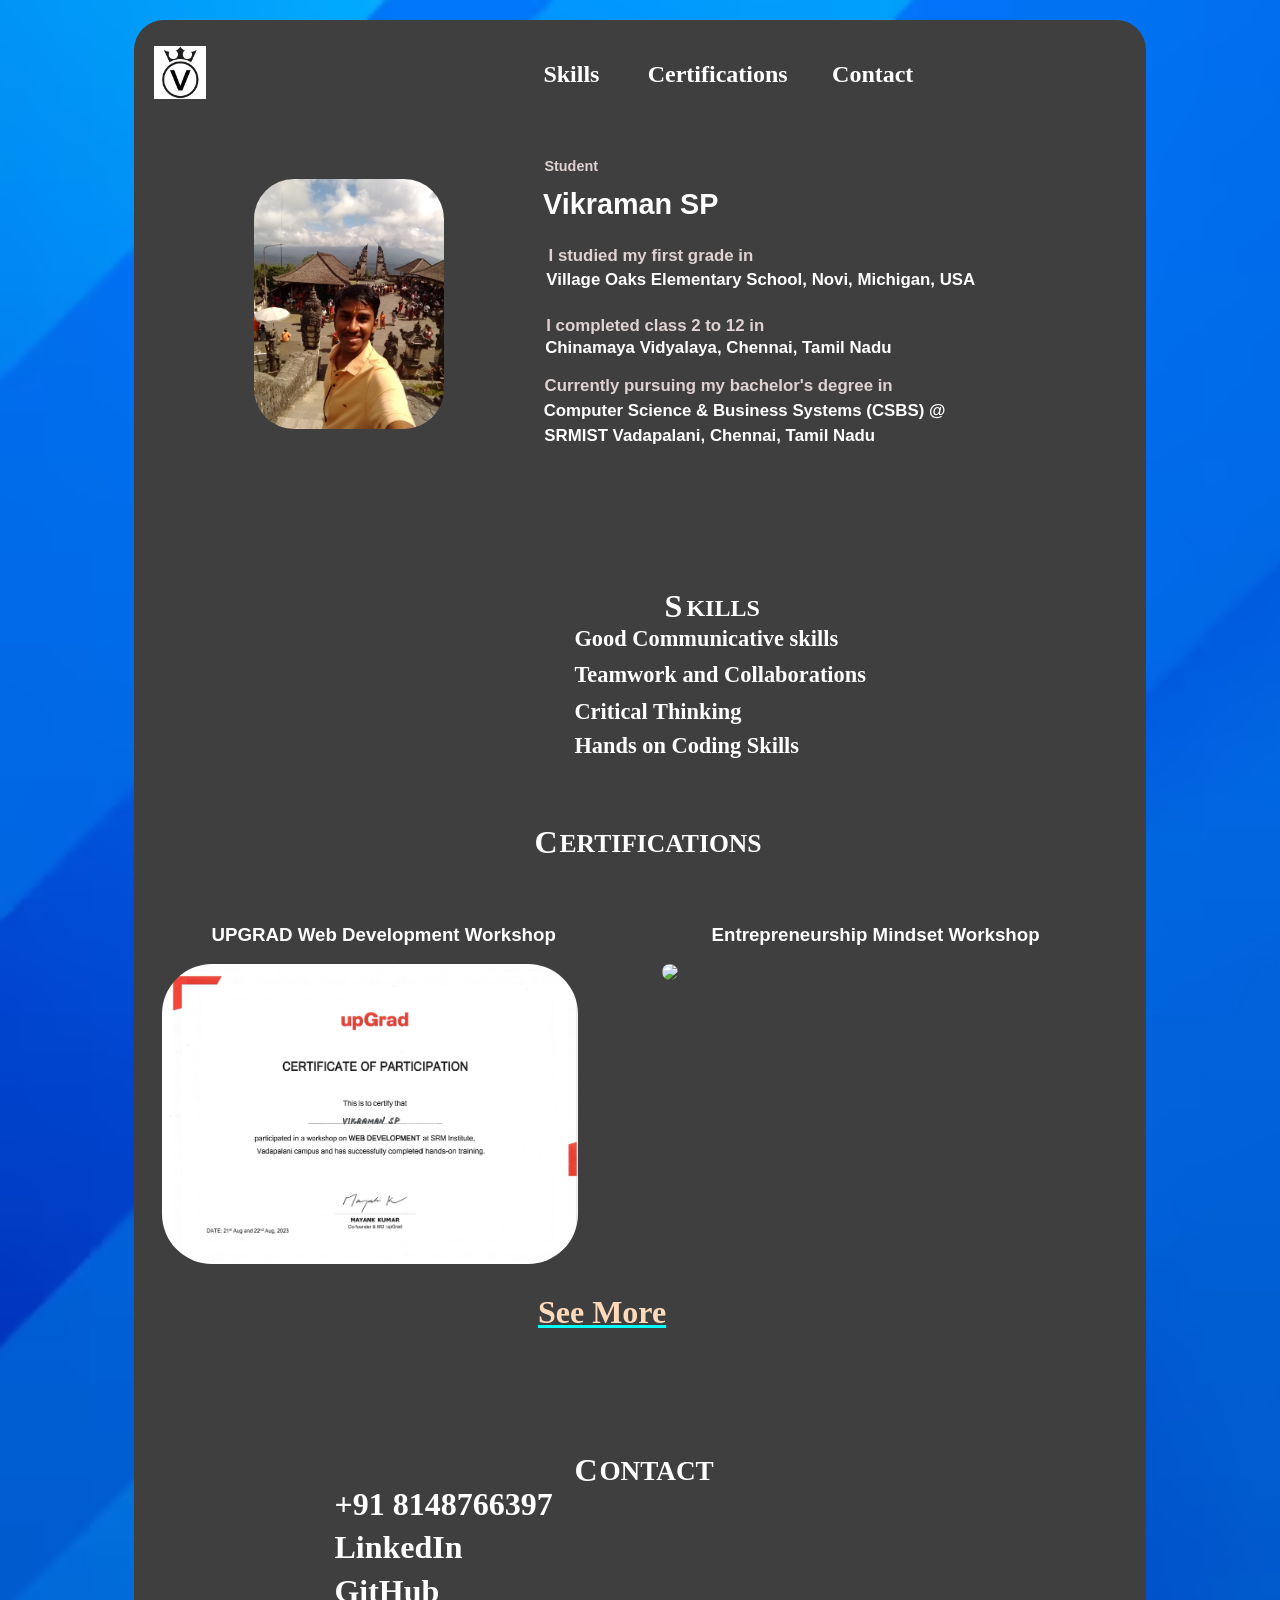
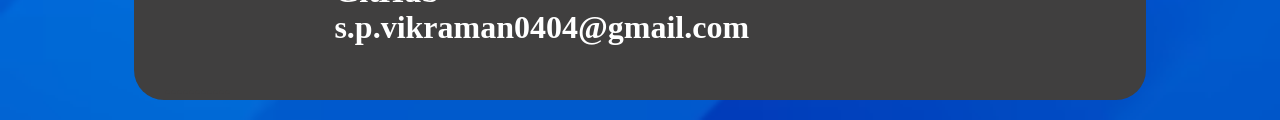
==== index.html @ 2e00b47b "Add files via upload" ====
<!DOCTYPE html>
<html lang="en">
<head>
    <meta charset="UTF-8">
    <meta name="viewport" content="width=device-width, initial-scale=1.0">
    <title>Portfolio</title>
    <script src="https://kit.fontawesome.com/a1910bac18.js" crossorigin="anonymous"></script>

    <style>
        body {
            background-image: url(Images/Background.PNG);
            background-repeat: no-repeat;
            background-size: cover;
        }
        .main {
            width: 80%;
            margin: 20px auto;
            background-color: rgb(64, 63, 63);
            
            border-radius: 30px;
        }
        .header {
            display: flex;
            align-items: center;
        }
        .logo {
            width: 40%;
            padding: 20px;
        }
        .logo img {
            width: 20%;
        }
        .menu {
            width: 110%;
        }
        .menu ul {
            padding: 0;
            list-style: none;
            display: flex;
        }
        .menu ul li {
            width: 25%;
            color: white;
            padding: 5px 10px;
        }

        .menu ul li a{
            text-decoration: none;
            color:white;
        }
        #aboutimg img{
            height: 250px;
            width: 190px;
            margin-left: 70px;
            border-radius: 40px;
            transform: translateY(40px);
        }

        #about{
            padding:10px 50px;
            display: flex;
            font-family:sans-serif;
            font-size: 0.9em;
            
        }

        #aboutcont1{
            color:rgb(222, 210, 210);
            margin-left: 100px;
            margin-top: 50px;
            transform: translateY(-50px);

        }
        #aboutcont2{
            color:white;
            margin-left:-55px;
            margin-top:80px;
            transform: translateY(-50px);
        }

        #aboutcont3{
            color:rgb(222, 210, 210);
            margin-left: -180px;
            margin-top:140px;
            transform: translate(10px,-50px);
        }

        #aboutcont4{
            color:white;
            margin-left: -210px;
            margin-top:170px;
            transform: translate(13px,-56px);
        }

        #aboutcont5{
            color:rgb(222, 210, 210);
            margin-left: -210px;
            margin-top:170px;
            transform: translate(-206px,-10px);
        }

        #aboutcont6{
            color:white;
            margin-left: -425px;
            margin-top:170px;
            transform: translateY(12px);
            
        }

        #aboutcont7{
            color:rgb(222, 210, 210);
            margin-left: -347px;
            margin-top:205px;
            transform: translateY(15px);
            
        }

        #aboutcont8{
            color:white;
            margin-left: -349px;
            margin-top:230px;
            transform: translateY(15px);
            
        }

        #aboutcont9{
            color:white;
            margin-left: -401px;
            margin-top:255px;
            transform: translateY(15px);
            
        }

        #skills{
            margin-left: 160px;
            margin-top: 90px;
            color:white
        }

        #coms{
            margin-left:280px;
            margin-top:-30px;
            font-size: 1.4em;
        }

        html{
            scroll-behavior: smooth;
        }

        .menu ul li a:hover{
            text-decoration: underline;
            text-decoration-color: aquamarine ;
            font-size: 1.01em;
            color:beige;
            text-shadow:0.5px 0.5px 0.5px beige;
        }
        
    </style>
</head>
<body>

    <div class="main">
        <div class="header">
            <div class="logo">
                <img src="Images/V_Logo.PNG">
            </div>
            <div class="menu">
                <ul style="float: left;min-width: 250px;transform: translateX(100px);">
                    <li><a href="#skills" ><h2>Skills</h2></a></li>
                    <li><a href="#cert"  ><h2>Certifications</h2></a></li>
                    <li style="transform: translateX(80px);"><a href="#contact"><h2>Contact</h2></a></li>
                </ul>
                     
            </div>   
        </div>
        <div id="about">
            <div id="aboutimg">
                <img src="Images/pfp.jpg">
            </div>
            <div id="aboutcont1" style="float: left;">
                <h4 style="font-size: 1em;">Student</h4>
            </div>
            <div id="aboutcont2">
                <h1>Vikraman SP</h1>
            </div>
            <div id="aboutcont3">
                <h3>I studied my first grade in </h3>
            </div>
            <div id="aboutcont4">
                <h3>Village Oaks Elementary School, Novi, Michigan, USA</h3>
            </div>
            <div id="aboutcont5">
                <h3 > I completed class 2 to 12 in </h3>
            </div>
            <div id="aboutcont6">
                <h3 > Chinamaya Vidyalaya, Chennai, Tamil Nadu   </h3>
            </div>
            
            <div id="aboutcont7">
                <h3 >Currently pursuing my bachelor's degree in </h3>
            </div>

            <div id="aboutcont8">
                <h3 >Computer Science & Business Systems (CSBS) @</h3>
            </div>

            <div id="aboutcont9">
                <h3 >SRMIST Vadapalani, Chennai, Tamil Nadu </h3>
            </div>

        </div>

        <div id="skills" style="transform: translateY(70px);">
            <h1 style="font-family: Georgia;margin-left: 370px;margin-top: -30px;">S<h1 style="margin-top: -51px;margin-left: 392px;font-size: 1.5em;">KILLS</h1></h1>
            <i class="fa-solid fa-bullhorn fa-3x" style="margin-left:170px;transform: translateY(5px);color:#f9aa7f"></i> 
            <h3 id="coms">Good Communicative skills</h3>
            <i class="fa-solid fa-hand-holding-hand fa-3x" style="transform: translateY(10px);margin-left: 170px;color: #6ab3f8;" ></i>    
            <h3 id="coms">Teamwork and Collaborations</h3>
            <i class="fa-sharp fa-solid fa-lightbulb fa-3x" style="transform: translate(10px,10px);margin-left:170px;color: #fcfc69;" ></i>
            <h3 id="coms" style="margin-top:-25px;transform: translateY(-5px);">Critical Thinking</h3>
            <i class="fa-solid fa-desktop fa-3x"  style="margin-left: 170px;color:#a0f783"></i>
            <h3 id="coms" style="margin-top:-25px;transform: translateY(-12px);">Hands on Coding Skills</h3>

        </div>

        <div id="cert" style="display:flex;">
            <h1 style="color: white;margin-left: 400px;margin-top: 100px;font-family:Georgia">C<h1 style="font-size: 1.6em;color: white;margin-top: 105px;margin-left: 2px;">ERTIFICATIONS</h1></h1>
            <div id="upgradwd">
                <h3 style="color: white;margin-top: 200px;margin-left: -550px;font-family: sans-serif;">UPGRAD Web Development Workshop</h3>
                <img src="Images/upgradwd.PNG" style="border-radius: 50px;height: 300px;margin-top: 0px;margin-left: -600px;">
            </div>
            <div id="etreprenws">
                <h3 style="color: white;margin-top: 200px;margin-left: -50px;font-family: sans-serif;">Entrepreneurship Mindset Workshop</h3>
                <img src="Images/entrepreneurial mindset workshop.png" style="border-radius: 50px;height: 300px;margin-top: 0px;margin-left: -100px;">
            </div>
            
            <a href="Certificates.html" target="_blank" style="text-decoration:underline;text-decoration-color: aqua;"><h1 style="margin-top:570px;margin-left:-525px;width:175px;color:peachpuff;display: block;font-family: Times New Roman;"><center>See More</center></h1></a>
        </div>

        <div id="contact">
            <h1 style="color: white;margin-left: 440px;margin-top: 100px;font-family:Georgia">C<h1 style="color: white;font-size: 1.7em;margin-top: -54px;margin-left: 465px;">ONTACT</h1></h1>
            <i class="fa-solid fa-phone fa-3x" style="color: white;margin-left: 100px;"></i>
            <h2 style="margin-top: -38px;margin-left: 200px;font-size: 2em;color: white;">+91 8148766397</h2>
            
            <a target="_blank" href="https://www.linkedin.com/in/vikraman-poornima-073ab21bb/" style="text-decoration: none;"><i class="fa-brands fa-linkedin fa-4x" style="color: white;margin-left: 96px;"></i></a>
            <a target="_blank" href="https://www.linkedin.com/in/vikraman-poornima-073ab21bb/" style="text-decoration: none;"><h2 style="margin-top: -38px;margin-left: 200px;font-size: 2em;color: white;">LinkedIn</h2></a>
        
            <a href="https://github.com/Vikraman111" target="_blank"><i class="fa-brands fa-github fa-4x" style="color:white;margin-left:93px ;"></i></a>
            <a href="https://github.com/Vikraman111" target="_blank" style="text-decoration: none;"><h2 style="margin-top: -38px;margin-left: 200px;font-size: 2em;color: white;">GitHub</h2></a>
        
            <i class="fa-regular fa-envelope fa-4x" style="color: white;margin-left: 95px;"></i>
            <h2 style="margin-top: -45px;margin-left: 200px;font-size: 2em;color: white;">s.p.vikraman0404@gmail.com</h2>
            <h2 style="margin-left: 30px;color:  rgb(64, 63, 63);;">...........</h2>
        </div>


    </div>
    
</body>
</html>
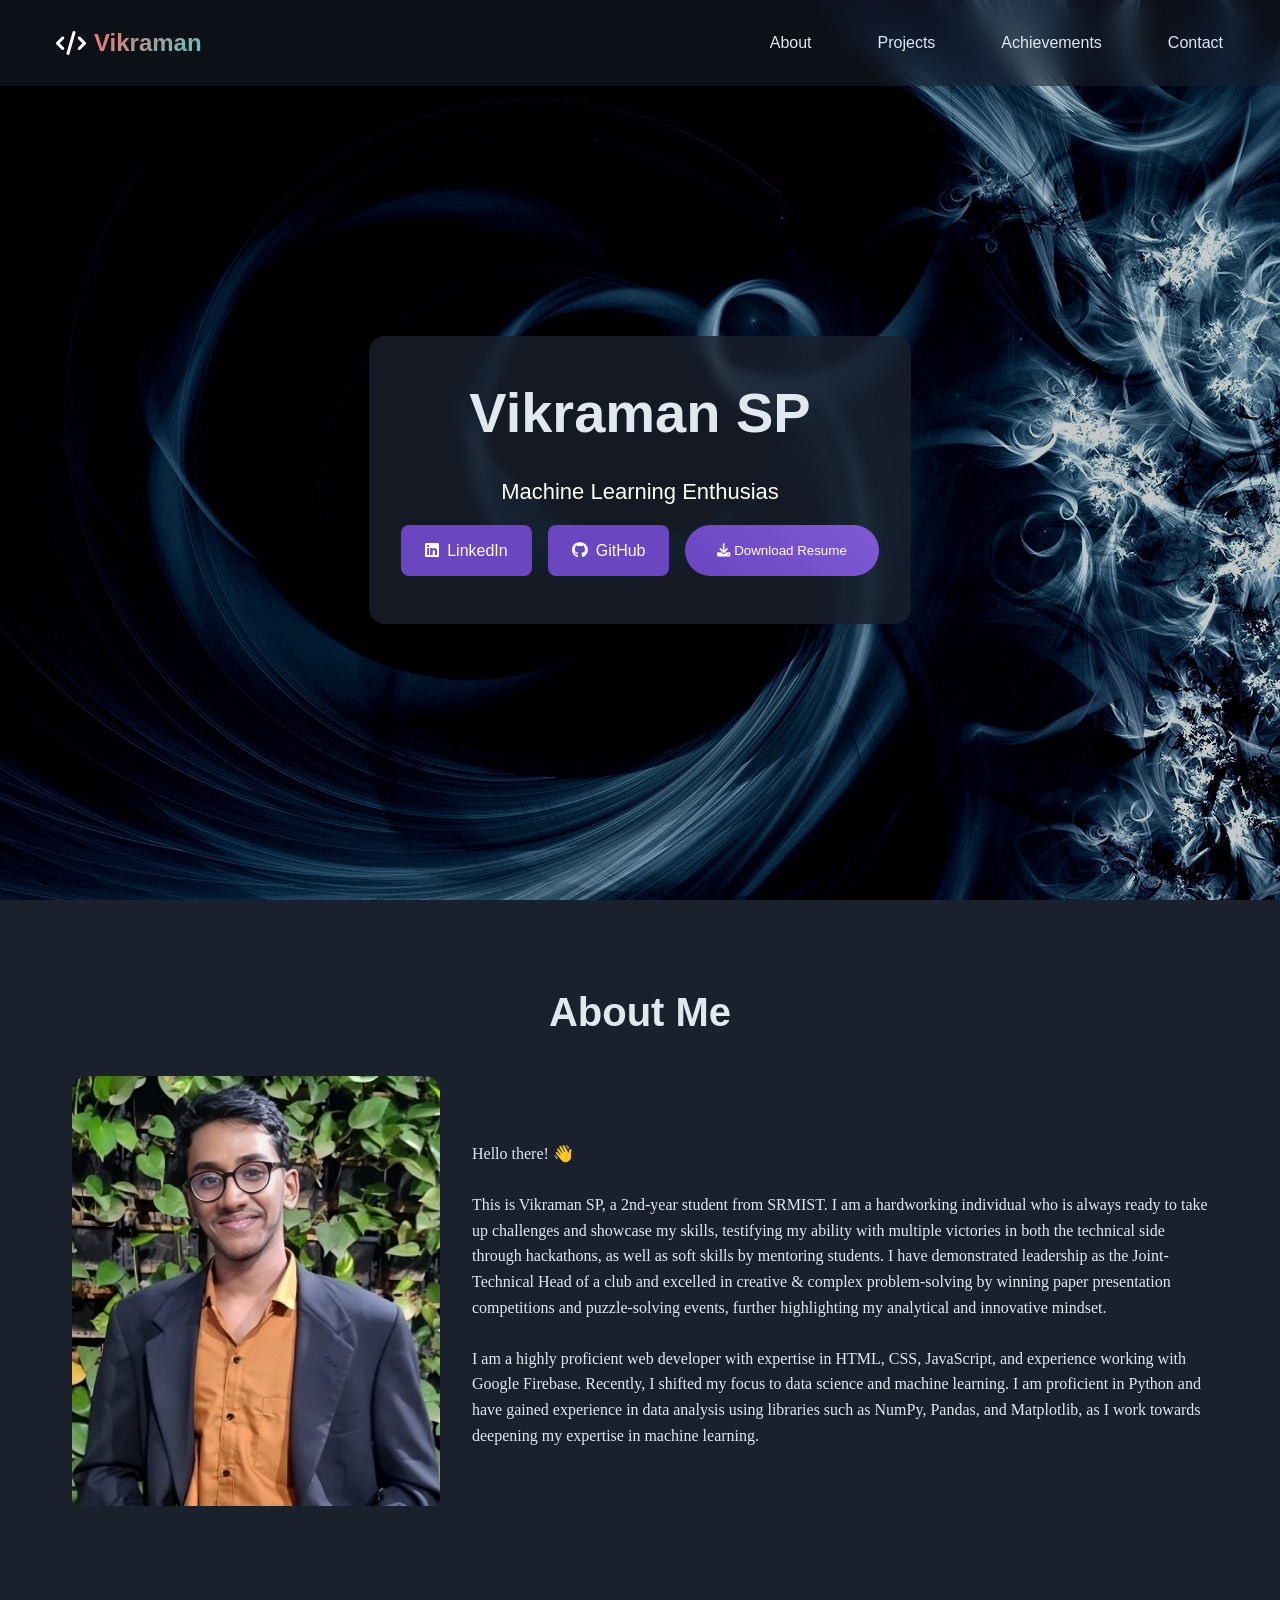
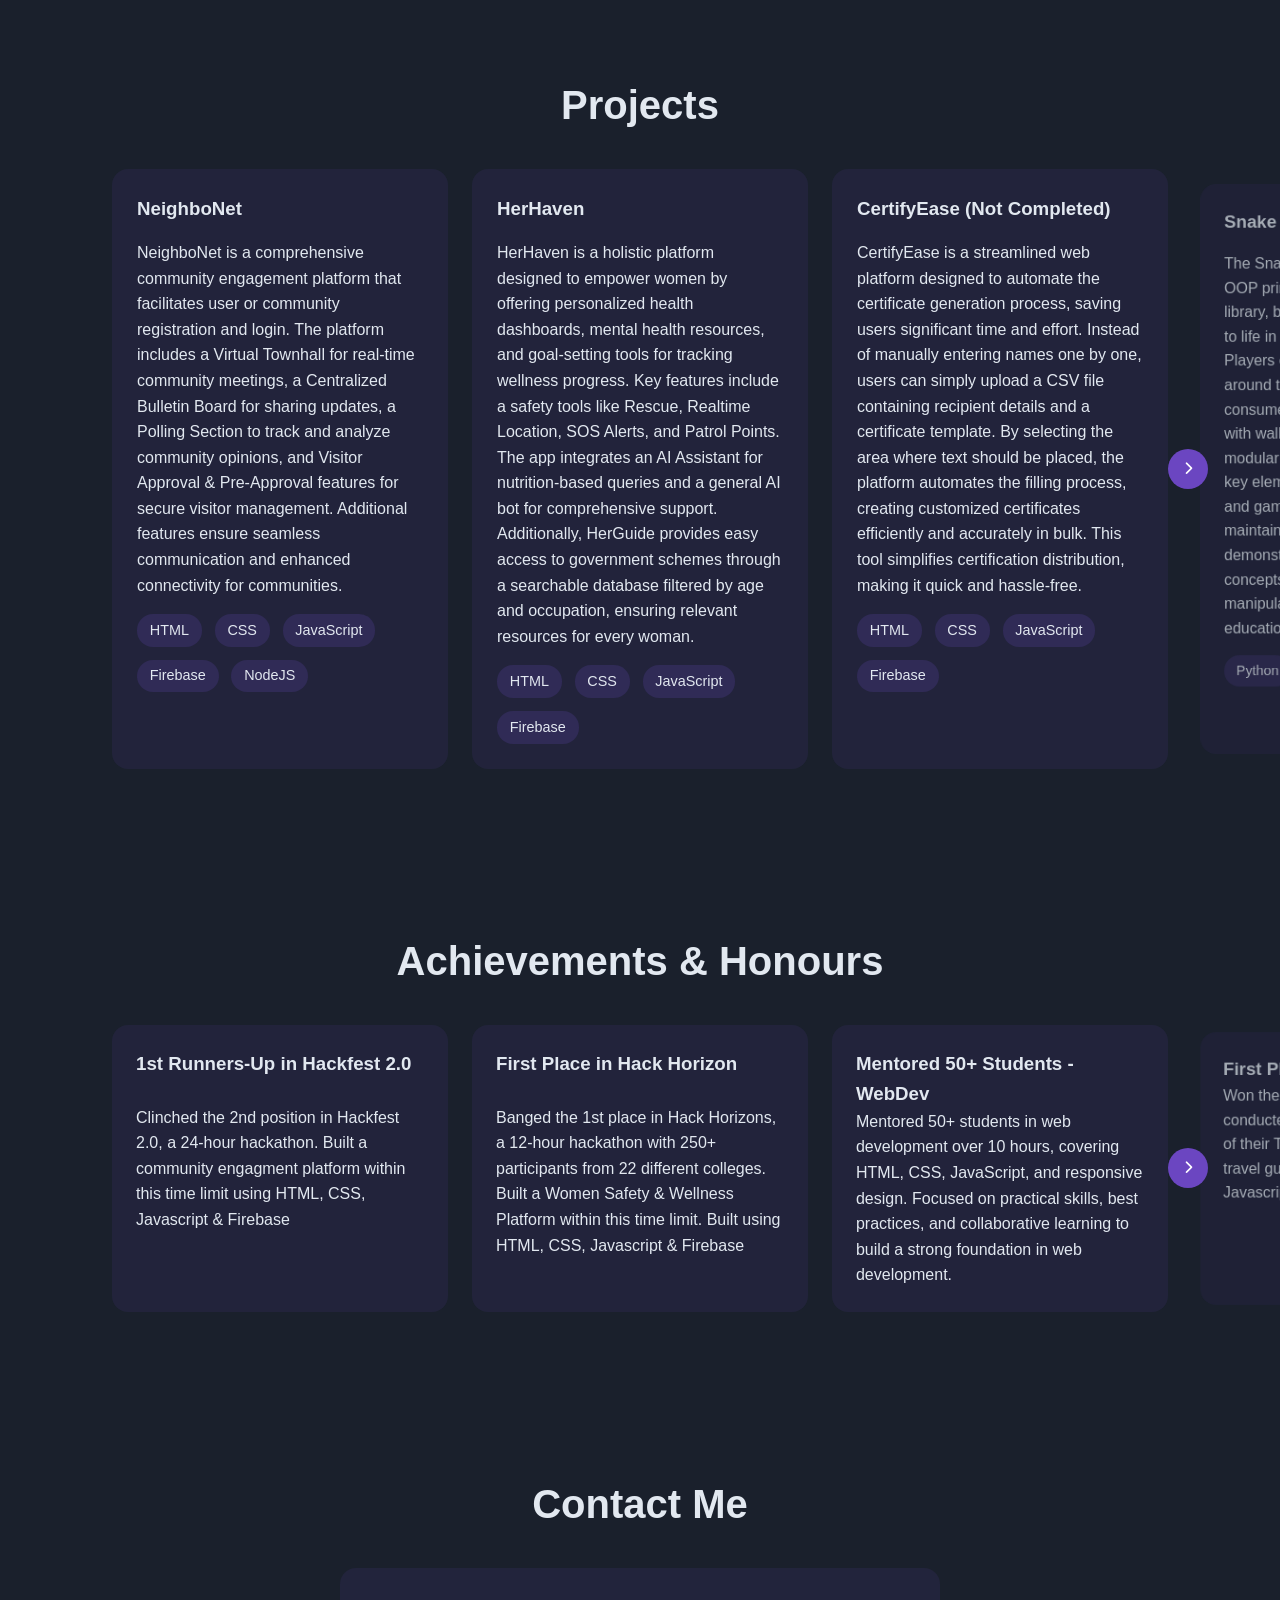
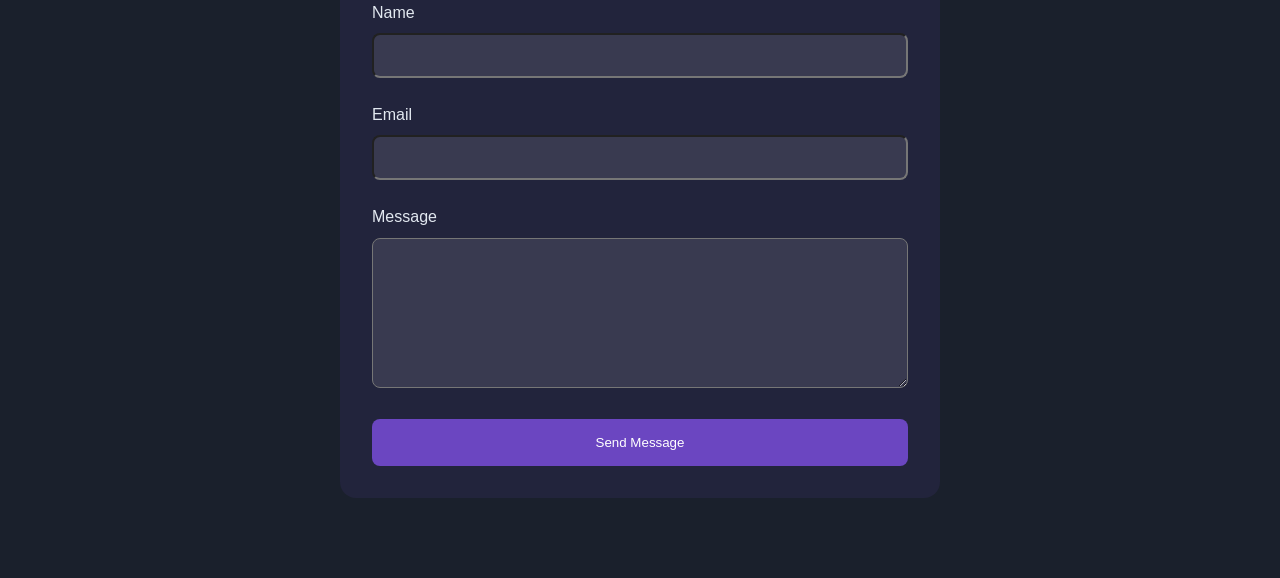
==== commit 00b4ee94: "Add files via upload" ====
--- a/index.html
+++ b/index.html
@@ -1,260 +1,1058 @@
 <!DOCTYPE html>
 <html lang="en">
-<head>
-    <meta charset="UTF-8">
-    <meta name="viewport" content="width=device-width, initial-scale=1.0">
-    <title>Portfolio</title>
-    <script src="https://kit.fontawesome.com/a1910bac18.js" crossorigin="anonymous"></script>
+  <head>
+    <meta charset="UTF-8" />
+    <meta name="viewport" content="width=device-width, initial-scale=1.0" />
+    <title>Portfolio || S.P. Vikraman</title>
+    <link
+      href="https://cdnjs.cloudflare.com/ajax/libs/font-awesome/6.0.0/css/all.min.css"
+      rel="stylesheet"
+    />
+    <link rel="icon" href="assets/V-logo.png" type="image/png" />
 
     <style>
-        body {
-            background-image: url(Images/Background.PNG);
-            background-repeat: no-repeat;
-            background-size: cover;
-        }
-        .main {
-            width: 80%;
-            margin: 20px auto;
-            background-color: rgb(64, 63, 63);
-            
-            border-radius: 30px;
-        }
-        .header {
-            display: flex;
-            align-items: center;
-        }
-        .logo {
-            width: 40%;
-            padding: 20px;
-        }
-        .logo img {
-            width: 20%;
-        }
-        .menu {
-            width: 110%;
-        }
-        .menu ul {
-            padding: 0;
-            list-style: none;
-            display: flex;
-        }
-        .menu ul li {
-            width: 25%;
-            color: white;
-            padding: 5px 10px;
-        }
-
-        .menu ul li a{
-            text-decoration: none;
-            color:white;
-        }
-        #aboutimg img{
-            height: 250px;
-            width: 190px;
-            margin-left: 70px;
-            border-radius: 40px;
-            transform: translateY(40px);
-        }
-
-        #about{
-            padding:10px 50px;
-            display: flex;
-            font-family:sans-serif;
-            font-size: 0.9em;
-            
-        }
-
-        #aboutcont1{
-            color:rgb(222, 210, 210);
-            margin-left: 100px;
-            margin-top: 50px;
-            transform: translateY(-50px);
-
-        }
-        #aboutcont2{
-            color:white;
-            margin-left:-55px;
-            margin-top:80px;
-            transform: translateY(-50px);
-        }
-
-        #aboutcont3{
-            color:rgb(222, 210, 210);
-            margin-left: -180px;
-            margin-top:140px;
-            transform: translate(10px,-50px);
-        }
-
-        #aboutcont4{
-            color:white;
-            margin-left: -210px;
-            margin-top:170px;
-            transform: translate(13px,-56px);
-        }
-
-        #aboutcont5{
-            color:rgb(222, 210, 210);
-            margin-left: -210px;
-            margin-top:170px;
-            transform: translate(-206px,-10px);
-        }
-
-        #aboutcont6{
-            color:white;
-            margin-left: -425px;
-            margin-top:170px;
-            transform: translateY(12px);
-            
-        }
-
-        #aboutcont7{
-            color:rgb(222, 210, 210);
-            margin-left: -347px;
-            margin-top:205px;
-            transform: translateY(15px);
-            
-        }
-
-        #aboutcont8{
-            color:white;
-            margin-left: -349px;
-            margin-top:230px;
-            transform: translateY(15px);
-            
-        }
-
-        #aboutcont9{
-            color:white;
-            margin-left: -401px;
-            margin-top:255px;
-            transform: translateY(15px);
-            
-        }
-
-        #skills{
-            margin-left: 160px;
-            margin-top: 90px;
-            color:white
-        }
-
-        #coms{
-            margin-left:280px;
-            margin-top:-30px;
-            font-size: 1.4em;
-        }
-
-        html{
-            scroll-behavior: smooth;
-        }
-
-        .menu ul li a:hover{
-            text-decoration: underline;
-            text-decoration-color: aquamarine ;
-            font-size: 1.01em;
-            color:beige;
-            text-shadow:0.5px 0.5px 0.5px beige;
-        }
+      html{
+        overflow-x: hidden;
+      }
+      @import url("https://fonts.googleapis.com/css2?family=Poppins:ital,wght@0,100;0,200;0,300;0,400;0,500;0,600;0,700;0,800;0,900;1,100;1,200;1,300;1,400;1,500;1,600;1,700;1,800;1,900&display=swap");
+      body {
+        font-family: "Poppins ";
         
+      }
+      ::-webkit-scrollbar {
+        width: 8px; /* Width of the scrollbar */
+        height: 8px; /* Height for horizontal scrollbar */
+      }
+
+      /* Track for the scrollbar */
+      ::-webkit-scrollbar-track {
+        background: #2a2a2a; /* Dark background for the track */
+        border-radius: 10px;
+      }
+
+      /* Thumb (the moving part of the scrollbar) */
+      ::-webkit-scrollbar-thumb {
+        background-color: #555; /* Slightly lighter dark color */
+        border-radius: 10px;
+        border: 2px solid #2a2a2a; /* Adds padding inside the thumb for a cleaner look */
+      }
+
+      /* Hover effect on the thumb */
+      ::-webkit-scrollbar-thumb:hover {
+        background-color: #888; /* Lighter color on hover for visibility */
+      }
+      /* Previous styles remain the same until header section */
+      :root {
+        --primary: #6b46c1;
+        --secondary: #805ad5;
+        --dark: #1a202c;
+        --light: #e2e8f0;
+      }
+
+      * {
+        margin: 0;
+        padding: 0;
+        box-sizing: border-box;
+        scroll-behavior: smooth;
+      }
+
+      body {
+        font-family: "Segoe UI", Tahoma, Geneva, Verdana, sans-serif;
+        background: var(--dark);
+        color: var(--light);
+        line-height: 1.6;
+      }
+
+      .navbar {
+        position: fixed;
+        top: 0;
+        left: 0;
+        right: 0;
+        background: rgba(26, 32, 44, 0.5);
+        backdrop-filter: blur(12px);
+        -webkit-backdrop-filter: blur(12px);
+        border-bottom: 1px solid var(--glass-border);
+        z-index: 1000;
+        padding: 1rem 2rem;
+        transition: all 0.3s ease;
+      }
+
+      .navbar.scrolled {
+        padding: 0.5rem 2rem;
+        background: rgba(26, 32, 44, 0.75);
+        box-shadow: 0 4px 30px rgba(0, 0, 0, 0.2);
+      }
+
+      .nav-container {
+        max-width: 1200px;
+        margin: 0 auto;
+        display: flex;
+        justify-content: space-between;
+        align-items: center;
+      }
+
+      .nav-logo {
+        text-decoration: none;
+        font-size: 1.5rem;
+        font-weight: bold;
+        display: flex;
+        align-items: center;
+        gap: 0.5rem;
+        position: relative;
+        padding: 0.5rem 1rem;
+        border-radius: 8px;
+        transition: all 0.3s ease;
+        background: var(--glass-bg);
+        border: 1px solid var(--glass-border);
+      }
+
+      .nav-logo i {
+        color: white;
+        transition: all 0.3s ease;
+      }
+
+      .nav-logo span {
+        background: linear-gradient(135deg, #ff6b6b, #4ecdc4);
+        -webkit-background-clip: text;
+        background-clip: text;
+        -webkit-text-fill-color: transparent;
+        position: relative;
+      }
+
+      .nav-logo::before {
+        content: "";
+        position: absolute;
+        inset: 0;
+        border-radius: 8px;
+        padding: 2px;
+        background: linear-gradient(135deg, #ff6b6b, #4ecdc4);
+        -webkit-mask: linear-gradient(#fff 0 0) content-box,
+          linear-gradient(#fff 0 0);
+        mask: linear-gradient(#fff 0 0) content-box, linear-gradient(#fff 0 0);
+        -webkit-mask-composite: xor;
+        mask-composite: exclude;
+        opacity: 0;
+        transition: opacity 0.3s ease;
+      }
+
+      .nav-logo:hover::before {
+        opacity: 1;
+      }
+
+      .nav-logo:hover i {
+        transform: rotate(180deg);
+        color: #4ecdc4;
+      }
+
+      .nav-links {
+        display: flex;
+        gap: 2rem;
+        align-items: center;
+      }
+
+      .nav-link {
+        color: var(--light);
+        text-decoration: none;
+        position: relative;
+        padding: 0.5rem 1rem;
+        font-weight: 500;
+        transition: all 0.3s ease;
+        border-radius: 6px;
+        background: var(--glass-bg);
+        border: 1px solid transparent;
+      }
+
+      .nav-link::before,
+      .nav-link::after {
+        content: "";
+        position: absolute;
+        width: 0;
+        height: 2px;
+        background: linear-gradient(135deg, #ff6b6b, #4ecdc4);
+        transition: width 0.3s ease;
+        opacity: 0;
+      }
+
+      .nav-link::before {
+        left: 50%;
+        top: 0;
+        transform: translateX(-50%);
+      }
+
+      .nav-link::after {
+        left: 50%;
+        bottom: 0;
+        transform: translateX(-50%);
+      }
+
+      .nav-link:hover {
+        color: #fff;
+        background: rgba(255, 255, 255, 0.1);
+      }
+
+      .nav-link:hover::before,
+      .nav-link:hover::after {
+        width: 80%;
+        opacity: 1;
+      }
+
+      .mobile-menu-btn {
+        display: none;
+        background: var(--glass-bg);
+        border: 1px solid var(--glass-border);
+        color: var(--light);
+        font-size: 1.5rem;
+        cursor: pointer;
+        padding: 0.5rem;
+        border-radius: 6px;
+        transition: all 0.3s ease;
+      }
+
+      .mobile-menu-btn:hover {
+        background: rgba(255, 255, 255, 0.1);
+      }
+
+      @media (max-width: 768px) {
+        .mobile-menu-btn {
+          display: block;
+        }
+
+        .nav-links {
+          position: fixed;
+          top: 60px;
+          left: 0;
+          right: 0;
+          background: rgba(26, 32, 44, 0.95);
+          backdrop-filter: blur(12px);
+          -webkit-backdrop-filter: blur(12px);
+          padding: 1rem;
+          flex-direction: column;
+          gap: 1rem;
+          transform: translateY(-100%);
+          opacity: 0;
+          pointer-events: none;
+          transition: all 0.3s ease;
+          border-bottom: 1px solid var(--glass-border);
+        }
+
+        .nav-links.active {
+          transform: translateY(0);
+          opacity: 1;
+          pointer-events: all;
+        }
+
+        .nav-link {
+          width: 100%;
+          text-align: center;
+        }
+      }
+
+      /* Adjust header padding to account for navbar */
+      .header {
+        padding-top: 60px;
+      }
+      /* Modified parallax implementation */
+      .parallax-wrapper {
+        height: 100vh;
+        overflow: hidden;
+        position: relative;
+      }
+
+      .parallax-bg {
+        position: absolute;
+        top: 0;
+        left: 0;
+        width: 100%;
+        height: 120%; /* Extra height for parallax effect */
+        background: url("assets/background.jpeg") center/cover;
+        filter: brightness(0.8);
+        transform: translateY(0);
+        z-index: -1;
+      }
+
+      .header {
+        position: relative;
+        height: 100vh;
+        display: flex;
+        justify-content: center;
+        align-items: center;
+      }
+
+      .hero-content {
+        text-align: center;
+        padding: 2rem;
+        background: rgba(26, 32, 44, 0.8);
+        border-radius: 1rem;
+        backdrop-filter: blur(5px);
+        z-index: 1;
+      }
+
+      .hero-content h1 {
+        font-size: 3.5rem;
+        margin-bottom: 1rem;
+        /* color: var(--primary); */
+      }
+
+      .social-links {
+        display: flex;
+        justify-content: center;
+        gap: 1rem;
+        margin: 1rem 0;
+      }
+
+      .social-btn {
+        padding: 0.8rem 1.5rem;
+        border: none;
+        border-radius: 0.5rem;
+        background: var(--primary);
+        color: white;
+        cursor: pointer;
+        transition: all 0.3s ease;
+        text-decoration: none;
+        display: flex;
+        align-items: center;
+        gap: 0.5rem;
+      }
+
+      .social-btn:hover {
+        background: var(--secondary);
+        transform: translateY(-2px);
+      }
+
+      .resume-btn {
+        background: linear-gradient(45deg, var(--primary), var(--secondary));
+        padding: 1rem 2rem;
+        border-radius: 2rem;
+        border: none;
+        color: white;
+        cursor: pointer;
+        position: relative;
+        overflow: hidden;
+        transition: all 0.3s ease;
+      }
+
+      .resume-btn::before {
+        content: "";
+        position: absolute;
+        top: 0;
+        left: -100%;
+        width: 100%;
+        height: 100%;
+        background: linear-gradient(
+          45deg,
+          transparent,
+          rgba(255, 255, 255, 0.2),
+          transparent
+        );
+        transition: all 0.5s ease;
+      }
+
+      .resume-btn:hover::before {
+        left: 100%;
+      }
+
+      /* Rest of your existing styles remain the same */
+      .section {
+        padding: 5rem 2rem;
+        max-width: 1200px;
+        margin: 0 auto;
+      }
+
+      .section h2 {
+        /* color: var(--primary); */
+        margin-bottom: 2rem;
+        font-size: 2.5rem;
+        text-align: center;
+      }
+
+      .about-container {
+        display: flex;
+        gap: 2rem;
+        align-items: center;
+        flex-wrap: wrap;
+      }
+
+      .about-image {
+        flex: 1;
+        min-width: 300px;
+        border-radius: 1rem;
+        overflow: hidden;
+      }
+
+      .about-image img {
+        width: 100%;
+        height: auto;
+        transition: transform 0.3s ease;
+      }
+
+      .about-image:hover img {
+        transform: scale(1.05);
+      }
+
+      .about-content {
+        flex: 2;
+        min-width: 300px;
+      }
+
+      .projects-grid {
+        display: grid;
+        grid-template-columns: repeat(auto-fit, minmax(300px, 1fr));
+        gap: 2rem;
+      }
+
+      .project-card {
+        background: rgba(107, 70, 193, 0.1);
+        border-radius: 1rem;
+        padding: 1.5rem;
+        transition: all 0.3s ease;
+      }
+
+      .project-card:hover {
+        transform: translateY(-5px);
+        box-shadow: 0 10px 20px rgba(0, 0, 0, 0.2);
+      }
+
+      .achievements-list {
+        display: grid;
+        grid-template-columns: repeat(auto-fit, minmax(300px, 2fr));
+        gap: 1.5rem;
+      }
+
+      .achievement-item {
+        background: rgba(107, 70, 193, 0.1);
+        padding: 1.5rem;
+        border-radius: 1rem;
+        transition: all 0.3s ease;
+      }
+
+      .achievement-item:hover {
+        transform: translateY(-3px);
+        background: rgba(151, 108, 249, 0.2);
+        box-shadow: 0 10px 20px rgba(0, 0, 0, 0.2);
+        border:1px solid var(--primary);
+        cursor: pointer;
+      }
+
+      .contact-form {
+        max-width: 600px;
+        margin: 0 auto;
+        background: rgba(107, 70, 193, 0.1);
+        padding: 2rem;
+        border-radius: 1rem;
+      }
+
+      .form-group {
+        margin-bottom: 1.5rem;
+      }
+
+      .form-group label {
+        display: block;
+        margin-bottom: 0.5rem;
+      }
+
+      .form-group input,
+      .form-group textarea {
+        width: 100%;
+        padding: 0.8rem;
+        /* border: 1px solid var(--primary); */
+        border-radius: 0.5rem;
+        background: rgba(255, 255, 255, 0.1);
+        color: var(--light);
+      }
+
+      .form-group textarea {
+        resize: vertical;
+        min-height: 150px;
+      }
+
+      .submit-btn {
+        width: 100%;
+        padding: 1rem;
+        background: var(--primary);
+        color: white;
+        border: none;
+        border-radius: 0.5rem;
+        cursor: pointer;
+        transition: all 0.3s ease;
+      }
+
+      .submit-btn:hover {
+        background: var(--secondary);
+      }
+
+      @media (max-width: 768px) {
+        .hero-content h1 {
+          font-size: 2.5rem;
+        }
+
+        .section {
+          padding: 3rem 1rem;
+        }
+
+        .about-container {
+          flex-direction: column;
+        }
+
+        .social-links {
+          flex-wrap: wrap;
+        }
+      }
+
+      .project-card {
+        background: rgba(107, 70, 193, 0.1);
+        border-radius: 1rem;
+        padding: 1.5rem;
+        transition: all 0.3s ease;
+        text-decoration: none;
+        color: var(--light);
+        border: 1px solid transparent;
+        display: block;
+      }
+
+      .project-card:hover {
+        transform: translateY(-5px);
+        box-shadow: 0 10px 20px rgba(0, 0, 0, 0.2);
+        border-color: var(--primary);
+        background: rgba(107, 70, 193, 0.2);
+      }
+
+      .project-header {
+        display: flex;
+        justify-content: space-between;
+        align-items: center;
+        margin-bottom: 1rem;
+      }
+
+      .project-header h3 {
+        margin: 0;
+        /* color: var(--primary); */
+      }
+
+      .project-header i {
+        font-size: 1.2rem;
+        opacity: 0;
+        transition: all 0.3s ease;
+      }
+
+      .project-card:hover .project-header i {
+        opacity: 1;
+        transform: translateX(5px);
+      }
+
+      .project-tech {
+        display: flex;
+        gap: 0.8rem;
+        flex-wrap: wrap;
+        margin-top: 1rem;
+      }
+
+      .project-tech span {
+        background: rgba(107, 70, 193, 0.2);
+        padding: 0.3rem 0.8rem;
+        border-radius: 1rem;
+        font-size: 0.9rem;
+        transition: all 0.3s ease;
+      }
+
+      .project-card:hover .project-tech span {
+        background: rgba(107, 70, 193, 0.3);
+      }
+
+      .slider-wrapper {
+        max-width: 100%;
+        margin: 0 auto;
+        overflow: hidden;
+        padding: 20px 0;
+      }
+
+      .slider-container {
+        position: relative;
+        padding: 0 40px;
+        margin: 0 auto;
+      }
+
+      .projects-grid, .achievements-list {
+        display: flex;
+        gap: 1.5rem;
+        transition: transform 0.5s ease;
+        will-change: transform;
+      }
+
+      .project-card, .achievement-item {
+        flex: 0 0 auto;
+        width: calc(33.333% - 1rem);
+        opacity: 0.7;
+        transform: scale(0.95);
+        transition: all 0.3s ease;
+      }
+
+      /* Active slide styles */
+      .project-card.active, .achievement-item.active {
+        opacity: 1;
+        transform: scale(1);
+      }
+
+      .modal {
+  display: flex; /* Changed from 'none' */
+  visibility: hidden; /* Added */
+  pointer-events: none; /* Added */
+  position: fixed;
+  top: 0;
+  left: 0;
+  width: 100%;
+  height: 100%;
+  background-color: rgba(0, 0, 0, 0.9);
+  z-index: 1001;
+  opacity: 0;
+  transition: opacity 0.3s ease, visibility 0.3s ease; /* Added visibility transition */
+}
+
+.modal.active {
+  visibility: visible; /* Added */
+  pointer-events: auto; /* Added */
+  opacity: 1;
+}
+
+.modal-content {
+  position: relative;
+  background: #1a202c;
+  margin: auto;
+  padding: 20px;
+  border-radius: 15px;
+  max-width: 800px;
+  width: 90%;
+  border: 1px solid #6b46c1;
+  transform: scale(0.7); /* Added */
+  transition: transform 0.3s ease; /* Added */
+}
+
+.modal.active .modal-content {
+  transform: scale(1); /* Added */
+}
+
+.close-modal {
+  position: absolute;
+  right: 15px;
+  top: 15px;
+  font-size: 24px;
+  color: #e2e8f0;
+  cursor: pointer;
+  background: none;
+  border: none;
+  transition: color 0.3s ease;
+}
+
+.modal-images {
+  display: flex;
+  gap: 20px;
+  margin-top: 20px;
+  overflow-x: auto;
+  padding: 10px 0;
+}
+
+.modal-image {
+  flex: 0 0 auto;
+  width: 300px;
+  height: 200px;
+  border-radius: 10px;
+  object-fit: cover;
+  transition: transform 0.3s ease;
+}
+
+.modal-description {
+  color: #e2e8f0;
+  margin-top: 15px;
+  line-height: 1.6;
+}
+      .slider-nav {
+        position: absolute;
+        top: 50%;
+        transform: translateY(-50%);
+        background: var(--primary);
+        color: white;
+        border: none;
+        width: 40px;
+        height: 40px;
+        border-radius: 50%;
+        cursor: pointer;
+        display: flex;
+        align-items: center;
+        justify-content: center;
+        transition: all 0.3s ease;
+        z-index: 10;
+      }
+
+      .slider-nav:hover {
+        background: var(--secondary);
+        transform: translateY(-50%) scale(1.1);
+      }
+
+      .slider-nav.prev {
+        left: 0;
+      }
+
+      .slider-nav.next {
+        right: 0;
+      }
+
+      .slider-nav.hidden {
+        display: none;
+      }
+
+      /* Responsive adjustments */
+      @media (max-width: 1200px) {
+        .project-card, .achievement-item {
+          width: calc(50% - 1rem);
+        }
+      }
+
+      @media (max-width: 768px) {
+        .project-card, .achievement-item {
+          width: calc(100% - 1rem);
+        }
+        
+        .slider-container {
+          padding: 0 30px;
+        }
+        
+        .slider-nav {
+          width: 35px;
+          height: 35px;
+        }
+      }
     </style>
-</head>
-<body>
-
-    <div class="main">
-        <div class="header">
-            <div class="logo">
-                <img src="Images/V_Logo.PNG">
-            </div>
-            <div class="menu">
-                <ul style="float: left;min-width: 250px;transform: translateX(100px);">
-                    <li><a href="#skills" ><h2>Skills</h2></a></li>
-                    <li><a href="#cert"  ><h2>Certifications</h2></a></li>
-                    <li style="transform: translateX(80px);"><a href="#contact"><h2>Contact</h2></a></li>
-                </ul>
-                     
-            </div>   
-        </div>
-        <div id="about">
-            <div id="aboutimg">
-                <img src="Images/pfp.jpg">
-            </div>
-            <div id="aboutcont1" style="float: left;">
-                <h4 style="font-size: 1em;">Student</h4>
-            </div>
-            <div id="aboutcont2">
-                <h1>Vikraman SP</h1>
-            </div>
-            <div id="aboutcont3">
-                <h3>I studied my first grade in </h3>
-            </div>
-            <div id="aboutcont4">
-                <h3>Village Oaks Elementary School, Novi, Michigan, USA</h3>
-            </div>
-            <div id="aboutcont5">
-                <h3 > I completed class 2 to 12 in </h3>
-            </div>
-            <div id="aboutcont6">
-                <h3 > Chinamaya Vidyalaya, Chennai, Tamil Nadu   </h3>
-            </div>
-            
-            <div id="aboutcont7">
-                <h3 >Currently pursuing my bachelor's degree in </h3>
-            </div>
-
-            <div id="aboutcont8">
-                <h3 >Computer Science & Business Systems (CSBS) @</h3>
-            </div>
-
-            <div id="aboutcont9">
-                <h3 >SRMIST Vadapalani, Chennai, Tamil Nadu </h3>
-            </div>
-
-        </div>
-
-        <div id="skills" style="transform: translateY(70px);">
-            <h1 style="font-family: Georgia;margin-left: 370px;margin-top: -30px;">S<h1 style="margin-top: -51px;margin-left: 392px;font-size: 1.5em;">KILLS</h1></h1>
-            <i class="fa-solid fa-bullhorn fa-3x" style="margin-left:170px;transform: translateY(5px);color:#f9aa7f"></i> 
-            <h3 id="coms">Good Communicative skills</h3>
-            <i class="fa-solid fa-hand-holding-hand fa-3x" style="transform: translateY(10px);margin-left: 170px;color: #6ab3f8;" ></i>    
-            <h3 id="coms">Teamwork and Collaborations</h3>
-            <i class="fa-sharp fa-solid fa-lightbulb fa-3x" style="transform: translate(10px,10px);margin-left:170px;color: #fcfc69;" ></i>
-            <h3 id="coms" style="margin-top:-25px;transform: translateY(-5px);">Critical Thinking</h3>
-            <i class="fa-solid fa-desktop fa-3x"  style="margin-left: 170px;color:#a0f783"></i>
-            <h3 id="coms" style="margin-top:-25px;transform: translateY(-12px);">Hands on Coding Skills</h3>
-
-        </div>
-
-        <div id="cert" style="display:flex;">
-            <h1 style="color: white;margin-left: 400px;margin-top: 100px;font-family:Georgia">C<h1 style="font-size: 1.6em;color: white;margin-top: 105px;margin-left: 2px;">ERTIFICATIONS</h1></h1>
-            <div id="upgradwd">
-                <h3 style="color: white;margin-top: 200px;margin-left: -550px;font-family: sans-serif;">UPGRAD Web Development Workshop</h3>
-                <img src="Images/upgradwd.PNG" style="border-radius: 50px;height: 300px;margin-top: 0px;margin-left: -600px;">
-            </div>
-            <div id="etreprenws">
-                <h3 style="color: white;margin-top: 200px;margin-left: -50px;font-family: sans-serif;">Entrepreneurship Mindset Workshop</h3>
-                <img src="Images/entrepreneurial mindset workshop.png" style="border-radius: 50px;height: 300px;margin-top: 0px;margin-left: -100px;">
-            </div>
-            
-            <a href="Certificates.html" target="_blank" style="text-decoration:underline;text-decoration-color: aqua;"><h1 style="margin-top:570px;margin-left:-525px;width:175px;color:peachpuff;display: block;font-family: Times New Roman;"><center>See More</center></h1></a>
-        </div>
-
-        <div id="contact">
-            <h1 style="color: white;margin-left: 440px;margin-top: 100px;font-family:Georgia">C<h1 style="color: white;font-size: 1.7em;margin-top: -54px;margin-left: 465px;">ONTACT</h1></h1>
-            <i class="fa-solid fa-phone fa-3x" style="color: white;margin-left: 100px;"></i>
-            <h2 style="margin-top: -38px;margin-left: 200px;font-size: 2em;color: white;">+91 8148766397</h2>
-            
-            <a target="_blank" href="https://www.linkedin.com/in/vikraman-poornima-073ab21bb/" style="text-decoration: none;"><i class="fa-brands fa-linkedin fa-4x" style="color: white;margin-left: 96px;"></i></a>
-            <a target="_blank" href="https://www.linkedin.com/in/vikraman-poornima-073ab21bb/" style="text-decoration: none;"><h2 style="margin-top: -38px;margin-left: 200px;font-size: 2em;color: white;">LinkedIn</h2></a>
+  </head>
+  <body>
+    <nav class="navbar">
+      <div class="nav-container">
+        <a href="#" class="nav-logo">
+          <i class="fas fa-code" ></i>
+          <span>Vikraman</span>
+        </a>
+        <button class="mobile-menu-btn">
+          <i class="fas fa-bars"></i>
+        </button>
+        <div class="nav-links">
+          <a href="#about" class="nav-link">About</a>
+          <a href="#projects" class="nav-link">Projects</a>
+          <a href="#achievements" class="nav-link">Achievements</a>
+          <a href="#contact" class="nav-link">Contact</a>
+        </div>
+      </div>
+    </nav>
+    <div class="parallax-wrapper">
+      <div class="parallax-bg"></div>
+      <header class="header">
+        <div class="hero-content">
+          <h1> Vikraman SP</h1>
+          <p style="font-size: 22px;color: ivory;"> <!--Dynamically injected from JS-->
+          </p>
+          <div class="social-links">
+            <a
+              href="https://www.linkedin.com/in/vikraman-sp/"
+              class="social-btn"
+              target="_blank"
+            >
+              <i class="fab fa-linkedin"></i> LinkedIn
+            </a>
+            <a
+              href="https://github.com/Vikraman111"
+              class="social-btn"
+              target="_blank"
+            >
+              <i class="fab fa-github"></i> GitHub
+            </a>
+            <button class="resume-btn">
+              <i class="fas fa-download"></i> Download Resume
+            </button>
+          </div>
+        </div>
+      </header>
+    </div>
+    <section id="about" class="section">
+      <h2>About Me</h2>
+      <div class="about-container">
+        <div class="about-image">
+          <img src="assets/profile-pic.png" alt="Profile Picture" />
+        </div>
+        <div class="about-content">
+          <p style="font-family: Verdana;">
+            Hello there! 👋<br><br>
+This is Vikraman SP, a 2nd-year student from SRMIST. I am a hardworking individual who is always ready to take up challenges and showcase my skills, testifying my ability with multiple victories in both the technical side through hackathons, as well as soft skills by mentoring students. I have demonstrated leadership as the Joint-Technical Head of a club and excelled in creative & complex problem-solving by winning paper presentation competitions and puzzle-solving events, further highlighting my analytical and innovative mindset.
+<br><br>
+
+I am a highly proficient web developer with expertise in HTML, CSS, JavaScript, and experience working with Google Firebase. Recently, I shifted my focus to data science and machine learning. I am proficient in Python and have gained experience in data analysis using libraries such as NumPy, Pandas, and Matplotlib, as I work towards deepening my expertise in machine learning.
+          </p>
+        </div>
+      </div>
+    </section>
+
+    <section id="projects" class="section">
+      <h2>Projects</h2>
+      <div class="slider-container">
+        <button class="slider-nav prev" id="projectsPrev">
+          <i class="fas fa-chevron-left"></i>
+        </button>
+      <div class="projects-grid">
+        <!--Project 1 NeightboNet-->
+        <a
+          href="https://github.com/Vikraman111/NeighboNet"
+          target="_blank"
+          class="project-card"
+        >
+          <div class="project-content">
+            <div class="project-header">
+              <h3>NeighboNet</h3>
+              <i class="fas fa-external-link-alt"></i>
+            </div>
+            <p>
+              NeighboNet is a comprehensive community engagement platform that
+              facilitates user or community registration and login. The platform
+              includes a Virtual Townhall for real-time community meetings, a
+              Centralized Bulletin Board for sharing updates, a Polling Section
+              to track and analyze community opinions, and Visitor Approval &
+              Pre-Approval features for secure visitor management. Additional
+              features ensure seamless communication and enhanced connectivity
+              for communities.
+            </p>
+            <p></p>
+            <div class="project-tech">
+              <span>HTML</span>
+              <span>CSS</span>
+              <span>JavaScript</span>
+              <span>Firebase</span>
+              <span>NodeJS</span>
+            </div>
+          </div>
+        </a>
+
+        <!--Project 2 HerHaven-->
+        <a
+          href="https://github.com/Vikraman111/HerHaven"
+          target="_blank"
+          class="project-card"
+        >
+          <div class="project-content">
+            <div class="project-header">
+              <h3>HerHaven</h3>
+              <i class="fas fa-external-link-alt"></i>
+            </div>
+            <p>
+              HerHaven is a holistic platform designed to empower women by
+              offering personalized health dashboards, mental health resources,
+              and goal-setting tools for tracking wellness progress. Key
+              features include a safety tools like Rescue, Realtime Location,
+              SOS Alerts, and Patrol Points. The app integrates an AI Assistant
+              for nutrition-based queries and a general AI bot for comprehensive
+              support. Additionally, HerGuide provides easy access to government
+              schemes through a searchable database filtered by age and
+              occupation, ensuring relevant resources for every woman.
+            </p>
+            <div class="project-tech">
+              <span>HTML</span>
+              <span>CSS</span>
+              <span>JavaScript</span>
+              <span>Firebase</span>
+            </div>
+          </div>
+        </a>
+          <!--Project 3 CertifyEase-->
+        <a
+          href="https://project3-link.com"
+          target="_blank"
+          class="project-card"
+        >
+          <div class="project-content">
+            <div class="project-header">
+              <h3>CertifyEase (Not Completed)</h3>
+              <i class="fas fa-external-link-alt"></i>
+            </div>
+            <p>
+              CertifyEase is a streamlined web platform designed to automate the
+              certificate generation process, saving users significant time and
+              effort. Instead of manually entering names one by one, users can
+              simply upload a CSV file containing recipient details and a
+              certificate template. By selecting the area where text should be
+              placed, the platform automates the filling process, creating
+              customized certificates efficiently and accurately in bulk. This
+              tool simplifies certification distribution, making it quick and
+              hassle-free.
+            </p>
+            <div class="project-tech">
+              <span>HTML</span>
+              <span>CSS</span>
+              <span>JavaScript</span>
+              <span>Firebase</span>
+            </div>
+          </div>
+        </a>
+
+
+        <!--Project 4 Snake Game-->
+        <a
+        href="https://github.com/Vikraman111/Snake-Game"
+        target="_blank"
+          class="project-card"
+        >
+          <div class="project-content">
+            <div class="project-header">
+              <h3>Snake Game </h3>
+              <i class="fas fa-external-link-alt"></i>
+            </div>
+            <p>
+              The Snake Game, built with Python's OOP principles and the Turtle graphics library, brings the classic arcade game to life in a simple, interactive format. Players control a snake that moves around the screen, growing longer as it consumes food, but must avoid colliding with walls or its own tail. The game's modular design leverages classes for key elements such as the snake, food, and game mechanics, ensuring clean, maintainable code. This project demonstrates fundamental OOP concepts, event handling, and graphical manipulation in Python, making it both educational and entertaining.
+            </p>
+            <div class="project-tech">
+              
+              <span> Python</span>
+            </div>
+          </div>
+        </a>
+
+        <!--Project 5 Pong Game -->
+
+        <a
+          href="https://github.com/Vikraman111/Pong-Game"
+          target="_blank"
+          class="project-card"
+        >
+          <div class="project-content">
+            <div class="project-header">
+              <h3>Pong Game </h3>
+              <i class="fas fa-external-link-alt"></i>
+            </div>
+            <p>
+              The Pong Game, created using Python's OOP principles and the Turtle graphics library, recreates the classic paddle and ball game with an engaging, retro feel. Players control paddles on either side of the screen to hit a bouncing ball, aiming to prevent it from passing their side. The game uses classes to encapsulate key elements, including paddles, the ball, and scoring system, providing a clean structure and easy expandability. This project showcases fundamental OOP design, collision detection, and real-time interaction in Python, offering a fun and educational coding experience.
+            </p>
+            <div class="project-tech">
+              
+              <span> Python</span>
+            </div>
+          </div>
+        </a>
+
+
+        <!--AI Nutrition / Diet Buddy-->
+        <a
+          href="https://github.com/Vikraman111/AI-Nutrition-Diet-Buddy"
+          target="_blank"
+          class="project-card"
+        >
+          <div class="project-content">
+            <div class="project-header">
+              <h3>AI Nutrition Buddy </h3>
+              <i class="fas fa-external-link-alt"></i>
+            </div>
+            <p>
+              The Nutrition Planning Chatbot, created with JavaScript and HTML/CSS, provides personalized nutrition advice through an interactive chat interface. Users can inquire about dietary needs and health goals, receiving tailored responses powered by Google’s Generative AI. This project showcases real-time interaction, structured markdown responses, and conversation tracking, making it both a practical nutrition assistant and an insightful project in web development and AI integration.
+            </p>
+            <div class="project-tech">
+              
+              <span> HTML</span>
+              <span> CSS</span>
+              <span> JavaScript</span>
+            </div>
+          </div>
+        </a>
         
-            <a href="https://github.com/Vikraman111" target="_blank"><i class="fa-brands fa-github fa-4x" style="color:white;margin-left:93px ;"></i></a>
-            <a href="https://github.com/Vikraman111" target="_blank" style="text-decoration: none;"><h2 style="margin-top: -38px;margin-left: 200px;font-size: 2em;color: white;">GitHub</h2></a>
+      </div>
+      <button class="slider-nav next" id="projectsNext">
+        <i class="fas fa-chevron-right"></i>
+      </button>
+    </section>
+
+    <section id="achievements" class="section">
+      <h2>Achievements & Honours</h2>
+      <div class="slider-container">
+        <button class="slider-nav prev" id="achievementsPrev">
+          <i class="fas fa-chevron-left"></i>
+        </button>
+      <div class="achievements-list">
         
-            <i class="fa-regular fa-envelope fa-4x" style="color: white;margin-left: 95px;"></i>
-            <h2 style="margin-top: -45px;margin-left: 200px;font-size: 2em;color: white;">s.p.vikraman0404@gmail.com</h2>
-            <h2 style="margin-left: 30px;color:  rgb(64, 63, 63);;">...........</h2>
-        </div>
-
-
+        <div class="achievement-item">
+          <h3>1st Runners-Up in Hackfest 2.0</h3>
+          <br>
+          <p>Clinched the 2nd position in Hackfest 2.0, a 24-hour hackathon. Built a community engagment platform within this time limit using HTML, CSS, Javascript & Firebase</p>
+        </div>
+        <div class="achievement-item">
+          <h3>First Place in Hack Horizon</h3>
+          <br>
+          <p>Banged the 1st place in Hack Horizons, a 12-hour hackathon with 250+ participants from 22 different colleges. Built a Women Safety & Wellness Platform within this time limit. Built using HTML, CSS, Javascript & Firebase </p>
+        </div>
+
+        <div class="achievement-item">
+          <h3>Mentored 50+ Students - WebDev</h3>
+          <p>Mentored 50+ students in web development over 10 hours, covering HTML, CSS, JavaScript, and responsive design. Focused on practical skills, best practices, and collaborative learning to build a strong foundation in web development.</p>
+        </div>
+        <div class="achievement-item">
+          <h3>First Place in Webtopia </h3>
+          <p>Won the 1st place in Webtopia conducted at SRM Ramapuram as part of their Tech Fest Texus' 24. Built a travel guide/ App using HTML, CSS, Javascript, Firebase.</p>
+        </div>
+        <div class="achievement-item">
+          <h3>First Place in AI Hackathon</h3>
+          <br>
+          <p>Banged the First Place in AI Hackathon conducted during the National Level Symposium - Abhigyan'23. Built a financial Tracking Software. Built using Bootstrap, HTML, CSS & JavaScript </p>
+        </div>
+        <div class="achievement-item">
+          <h3>Finalists in National Level Project Submission - CSI</h3>
+          <br>
+          <p>Came top 6 in CSI Chennai chapter - National Level Project submission. Continued building and made a fully functional community engagement platform </p>
+        </div>
+        <div class="achievement-item">
+          <h3>First Place in ElecHacks 2.0</h3>
+          <p>Won 1st place in Elechacks 2,0, an 24-hour online hackathon / Debugging event.
+            Multiple rounds of debugging questions ranging from easy - medium - hard were given consisting of Python C++ and Java.
+          </p>
+        </div>
+        
+        <div class="achievement-item">
+          <h3>Second Place in Paper Presentation</h3>
+          <p>Clinched 2nd place in Paper Presentation conducted during the National Level Symposium - Abhigyan'24. Presented a paper on VLSI and its recent tredns trends along with a case study on Nvidia </p>
+        </div>
+        
+        
+      </div>
+      <button class="slider-nav next" id="achievementsNext">
+        <i class="fas fa-chevron-right"></i>
+      </button>
+    </section>
+
+   
+    <section id="contact" class="section">
+      <h2>Contact Me</h2>
+      <form
+        class="contact-form"
+        action="https://api.web3forms.com/submit"
+        method="POST"
+      >
+      <input type="hidden" name="access_key" value="1b15ece8-8838-4a48-9f9a-c35536a35a8f">
+        <div class="form-group">
+          <label for="name">Name</label>
+          <input type="text" id="name" name="name" required />
+        </div>
+        <div class="form-group">
+          <label for="email">Email</label>
+          <input type="email" id="email" name="email" required />
+        </div>
+        <div class="form-group">
+          <label for="message">Message</label>
+          <textarea id="message" name="message" required></textarea>
+        </div>
+        <button type="submit" class="submit-btn">Send Message</button>
+      </form>
+    </section>
+
+    <div class="modal" id="achievementModal">
+      <div class="modal-content">
+        <button class="close-modal">&times;</button>
+        <h3 class="modal-title"></h3>
+        <div class="modal-description"></div>
+        <div class="modal-images"></div>
+      </div>
     </div>
-    
-</body>
-</html>+
+    <script src="script.js">
+
+    </script>
+  </body>
+</html>
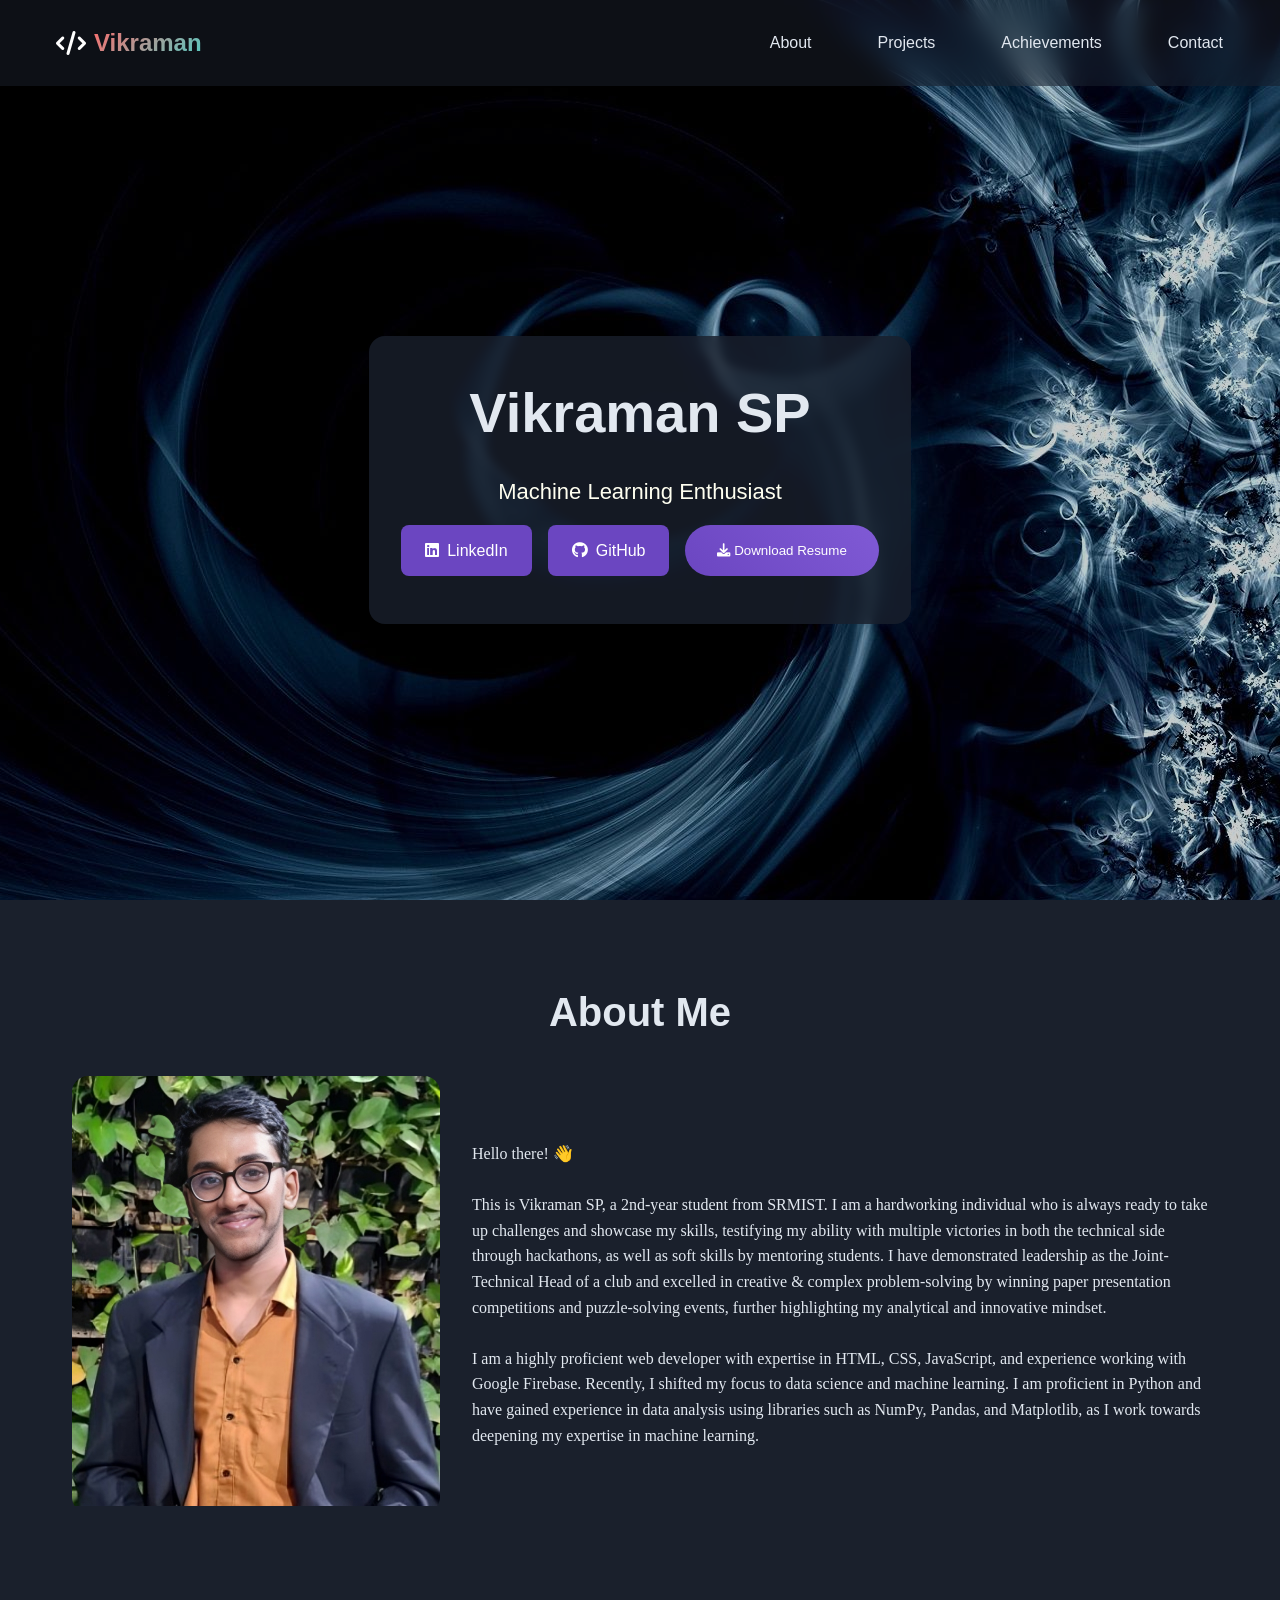
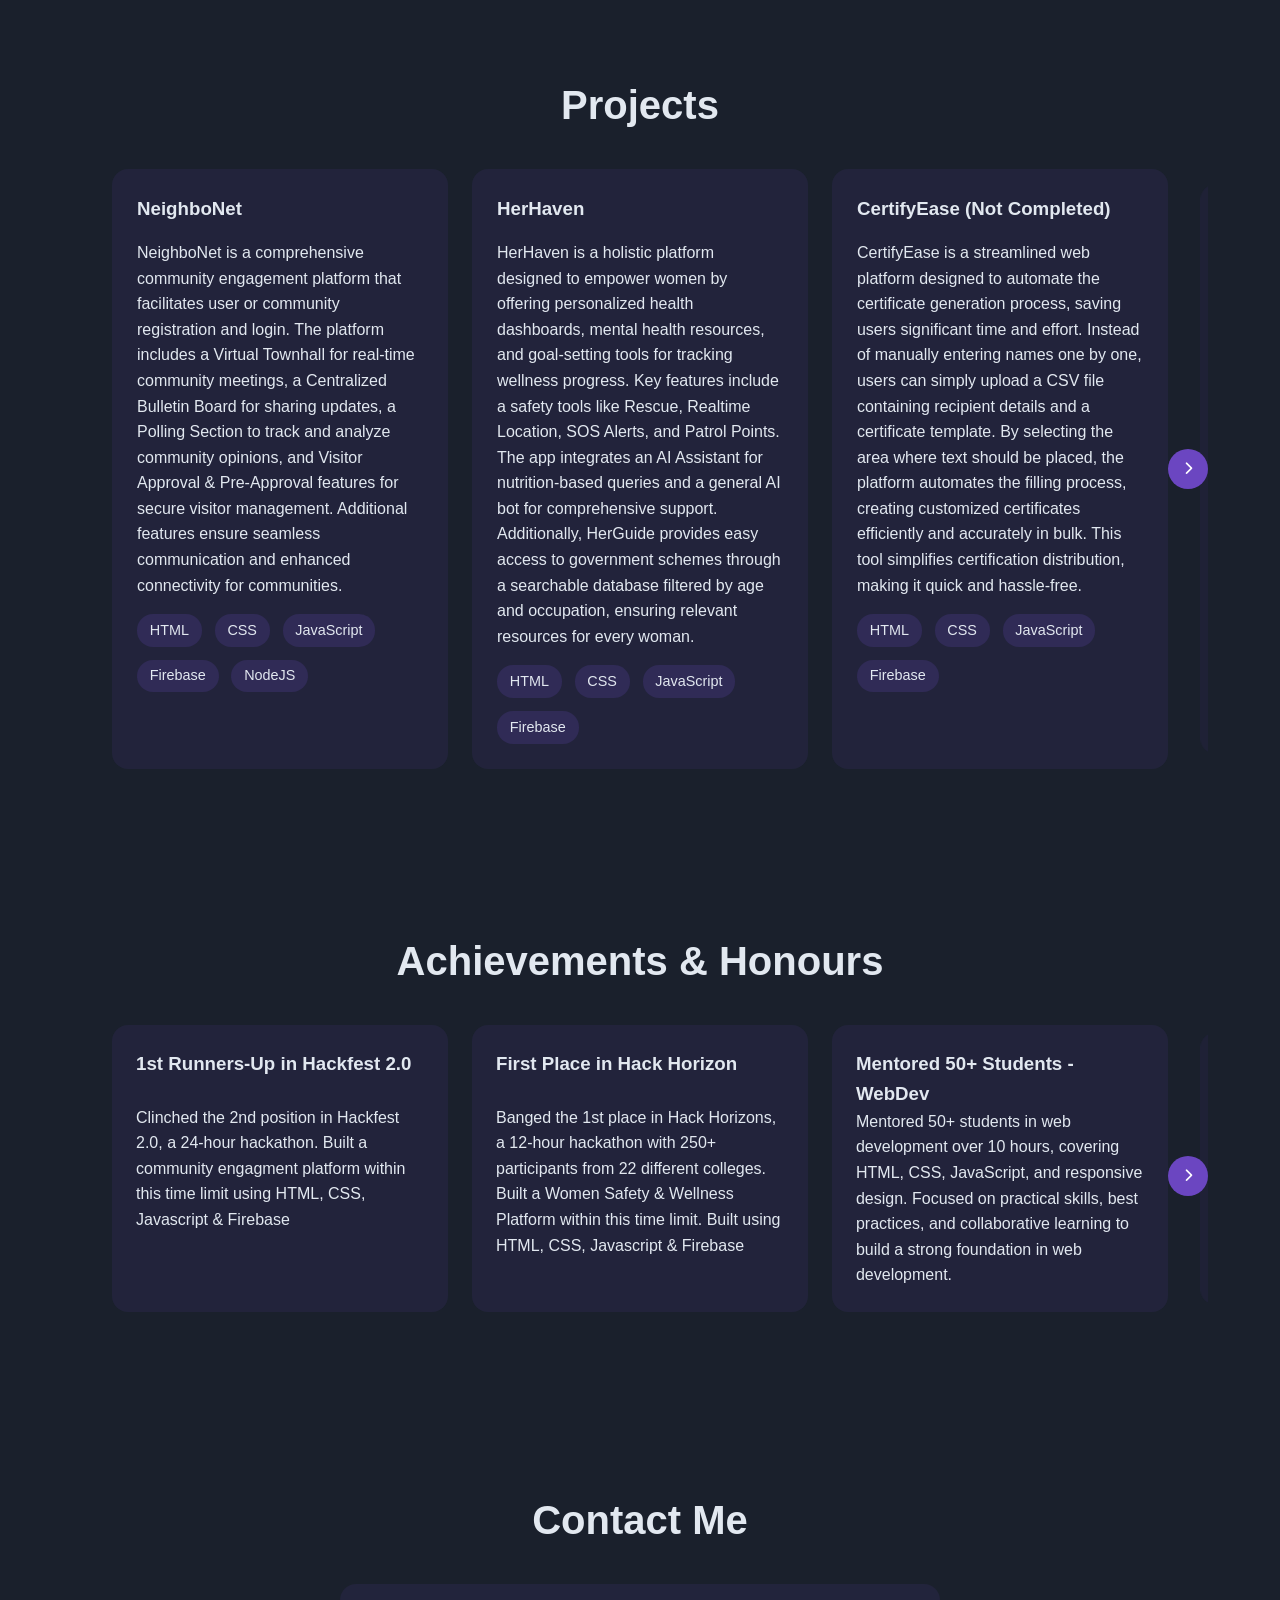
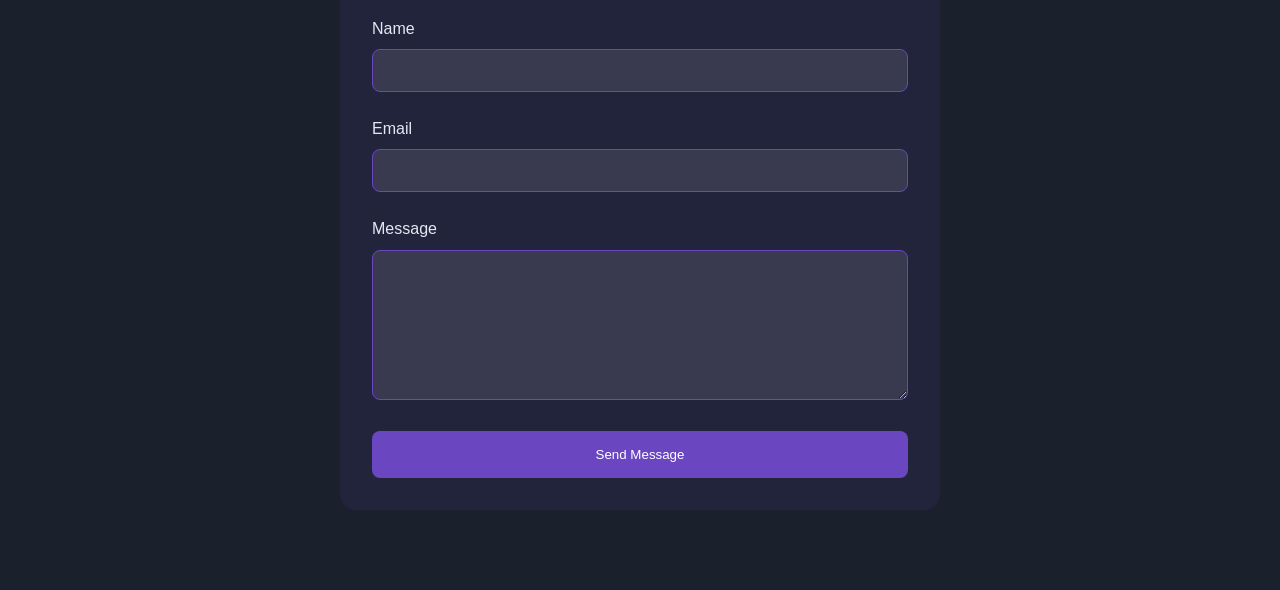
==== commit 27e662a5: "Update index.html" ====
--- a/index.html
+++ b/index.html
@@ -10,717 +10,7 @@
     />
     <link rel="icon" href="assets/V-logo.png" type="image/png" />
 
-    <style>
-      html{
-        overflow-x: hidden;
-      }
-      @import url("https://fonts.googleapis.com/css2?family=Poppins:ital,wght@0,100;0,200;0,300;0,400;0,500;0,600;0,700;0,800;0,900;1,100;1,200;1,300;1,400;1,500;1,600;1,700;1,800;1,900&display=swap");
-      body {
-        font-family: "Poppins ";
-        
-      }
-      ::-webkit-scrollbar {
-        width: 8px; /* Width of the scrollbar */
-        height: 8px; /* Height for horizontal scrollbar */
-      }
-
-      /* Track for the scrollbar */
-      ::-webkit-scrollbar-track {
-        background: #2a2a2a; /* Dark background for the track */
-        border-radius: 10px;
-      }
-
-      /* Thumb (the moving part of the scrollbar) */
-      ::-webkit-scrollbar-thumb {
-        background-color: #555; /* Slightly lighter dark color */
-        border-radius: 10px;
-        border: 2px solid #2a2a2a; /* Adds padding inside the thumb for a cleaner look */
-      }
-
-      /* Hover effect on the thumb */
-      ::-webkit-scrollbar-thumb:hover {
-        background-color: #888; /* Lighter color on hover for visibility */
-      }
-      /* Previous styles remain the same until header section */
-      :root {
-        --primary: #6b46c1;
-        --secondary: #805ad5;
-        --dark: #1a202c;
-        --light: #e2e8f0;
-      }
-
-      * {
-        margin: 0;
-        padding: 0;
-        box-sizing: border-box;
-        scroll-behavior: smooth;
-      }
-
-      body {
-        font-family: "Segoe UI", Tahoma, Geneva, Verdana, sans-serif;
-        background: var(--dark);
-        color: var(--light);
-        line-height: 1.6;
-      }
-
-      .navbar {
-        position: fixed;
-        top: 0;
-        left: 0;
-        right: 0;
-        background: rgba(26, 32, 44, 0.5);
-        backdrop-filter: blur(12px);
-        -webkit-backdrop-filter: blur(12px);
-        border-bottom: 1px solid var(--glass-border);
-        z-index: 1000;
-        padding: 1rem 2rem;
-        transition: all 0.3s ease;
-      }
-
-      .navbar.scrolled {
-        padding: 0.5rem 2rem;
-        background: rgba(26, 32, 44, 0.75);
-        box-shadow: 0 4px 30px rgba(0, 0, 0, 0.2);
-      }
-
-      .nav-container {
-        max-width: 1200px;
-        margin: 0 auto;
-        display: flex;
-        justify-content: space-between;
-        align-items: center;
-      }
-
-      .nav-logo {
-        text-decoration: none;
-        font-size: 1.5rem;
-        font-weight: bold;
-        display: flex;
-        align-items: center;
-        gap: 0.5rem;
-        position: relative;
-        padding: 0.5rem 1rem;
-        border-radius: 8px;
-        transition: all 0.3s ease;
-        background: var(--glass-bg);
-        border: 1px solid var(--glass-border);
-      }
-
-      .nav-logo i {
-        color: white;
-        transition: all 0.3s ease;
-      }
-
-      .nav-logo span {
-        background: linear-gradient(135deg, #ff6b6b, #4ecdc4);
-        -webkit-background-clip: text;
-        background-clip: text;
-        -webkit-text-fill-color: transparent;
-        position: relative;
-      }
-
-      .nav-logo::before {
-        content: "";
-        position: absolute;
-        inset: 0;
-        border-radius: 8px;
-        padding: 2px;
-        background: linear-gradient(135deg, #ff6b6b, #4ecdc4);
-        -webkit-mask: linear-gradient(#fff 0 0) content-box,
-          linear-gradient(#fff 0 0);
-        mask: linear-gradient(#fff 0 0) content-box, linear-gradient(#fff 0 0);
-        -webkit-mask-composite: xor;
-        mask-composite: exclude;
-        opacity: 0;
-        transition: opacity 0.3s ease;
-      }
-
-      .nav-logo:hover::before {
-        opacity: 1;
-      }
-
-      .nav-logo:hover i {
-        transform: rotate(180deg);
-        color: #4ecdc4;
-      }
-
-      .nav-links {
-        display: flex;
-        gap: 2rem;
-        align-items: center;
-      }
-
-      .nav-link {
-        color: var(--light);
-        text-decoration: none;
-        position: relative;
-        padding: 0.5rem 1rem;
-        font-weight: 500;
-        transition: all 0.3s ease;
-        border-radius: 6px;
-        background: var(--glass-bg);
-        border: 1px solid transparent;
-      }
-
-      .nav-link::before,
-      .nav-link::after {
-        content: "";
-        position: absolute;
-        width: 0;
-        height: 2px;
-        background: linear-gradient(135deg, #ff6b6b, #4ecdc4);
-        transition: width 0.3s ease;
-        opacity: 0;
-      }
-
-      .nav-link::before {
-        left: 50%;
-        top: 0;
-        transform: translateX(-50%);
-      }
-
-      .nav-link::after {
-        left: 50%;
-        bottom: 0;
-        transform: translateX(-50%);
-      }
-
-      .nav-link:hover {
-        color: #fff;
-        background: rgba(255, 255, 255, 0.1);
-      }
-
-      .nav-link:hover::before,
-      .nav-link:hover::after {
-        width: 80%;
-        opacity: 1;
-      }
-
-      .mobile-menu-btn {
-        display: none;
-        background: var(--glass-bg);
-        border: 1px solid var(--glass-border);
-        color: var(--light);
-        font-size: 1.5rem;
-        cursor: pointer;
-        padding: 0.5rem;
-        border-radius: 6px;
-        transition: all 0.3s ease;
-      }
-
-      .mobile-menu-btn:hover {
-        background: rgba(255, 255, 255, 0.1);
-      }
-
-      @media (max-width: 768px) {
-        .mobile-menu-btn {
-          display: block;
-        }
-
-        .nav-links {
-          position: fixed;
-          top: 60px;
-          left: 0;
-          right: 0;
-          background: rgba(26, 32, 44, 0.95);
-          backdrop-filter: blur(12px);
-          -webkit-backdrop-filter: blur(12px);
-          padding: 1rem;
-          flex-direction: column;
-          gap: 1rem;
-          transform: translateY(-100%);
-          opacity: 0;
-          pointer-events: none;
-          transition: all 0.3s ease;
-          border-bottom: 1px solid var(--glass-border);
-        }
-
-        .nav-links.active {
-          transform: translateY(0);
-          opacity: 1;
-          pointer-events: all;
-        }
-
-        .nav-link {
-          width: 100%;
-          text-align: center;
-        }
-      }
-
-      /* Adjust header padding to account for navbar */
-      .header {
-        padding-top: 60px;
-      }
-      /* Modified parallax implementation */
-      .parallax-wrapper {
-        height: 100vh;
-        overflow: hidden;
-        position: relative;
-      }
-
-      .parallax-bg {
-        position: absolute;
-        top: 0;
-        left: 0;
-        width: 100%;
-        height: 120%; /* Extra height for parallax effect */
-        background: url("assets/background.jpeg") center/cover;
-        filter: brightness(0.8);
-        transform: translateY(0);
-        z-index: -1;
-      }
-
-      .header {
-        position: relative;
-        height: 100vh;
-        display: flex;
-        justify-content: center;
-        align-items: center;
-      }
-
-      .hero-content {
-        text-align: center;
-        padding: 2rem;
-        background: rgba(26, 32, 44, 0.8);
-        border-radius: 1rem;
-        backdrop-filter: blur(5px);
-        z-index: 1;
-      }
-
-      .hero-content h1 {
-        font-size: 3.5rem;
-        margin-bottom: 1rem;
-        /* color: var(--primary); */
-      }
-
-      .social-links {
-        display: flex;
-        justify-content: center;
-        gap: 1rem;
-        margin: 1rem 0;
-      }
-
-      .social-btn {
-        padding: 0.8rem 1.5rem;
-        border: none;
-        border-radius: 0.5rem;
-        background: var(--primary);
-        color: white;
-        cursor: pointer;
-        transition: all 0.3s ease;
-        text-decoration: none;
-        display: flex;
-        align-items: center;
-        gap: 0.5rem;
-      }
-
-      .social-btn:hover {
-        background: var(--secondary);
-        transform: translateY(-2px);
-      }
-
-      .resume-btn {
-        background: linear-gradient(45deg, var(--primary), var(--secondary));
-        padding: 1rem 2rem;
-        border-radius: 2rem;
-        border: none;
-        color: white;
-        cursor: pointer;
-        position: relative;
-        overflow: hidden;
-        transition: all 0.3s ease;
-      }
-
-      .resume-btn::before {
-        content: "";
-        position: absolute;
-        top: 0;
-        left: -100%;
-        width: 100%;
-        height: 100%;
-        background: linear-gradient(
-          45deg,
-          transparent,
-          rgba(255, 255, 255, 0.2),
-          transparent
-        );
-        transition: all 0.5s ease;
-      }
-
-      .resume-btn:hover::before {
-        left: 100%;
-      }
-
-      /* Rest of your existing styles remain the same */
-      .section {
-        padding: 5rem 2rem;
-        max-width: 1200px;
-        margin: 0 auto;
-      }
-
-      .section h2 {
-        /* color: var(--primary); */
-        margin-bottom: 2rem;
-        font-size: 2.5rem;
-        text-align: center;
-      }
-
-      .about-container {
-        display: flex;
-        gap: 2rem;
-        align-items: center;
-        flex-wrap: wrap;
-      }
-
-      .about-image {
-        flex: 1;
-        min-width: 300px;
-        border-radius: 1rem;
-        overflow: hidden;
-      }
-
-      .about-image img {
-        width: 100%;
-        height: auto;
-        transition: transform 0.3s ease;
-      }
-
-      .about-image:hover img {
-        transform: scale(1.05);
-      }
-
-      .about-content {
-        flex: 2;
-        min-width: 300px;
-      }
-
-      .projects-grid {
-        display: grid;
-        grid-template-columns: repeat(auto-fit, minmax(300px, 1fr));
-        gap: 2rem;
-      }
-
-      .project-card {
-        background: rgba(107, 70, 193, 0.1);
-        border-radius: 1rem;
-        padding: 1.5rem;
-        transition: all 0.3s ease;
-      }
-
-      .project-card:hover {
-        transform: translateY(-5px);
-        box-shadow: 0 10px 20px rgba(0, 0, 0, 0.2);
-      }
-
-      .achievements-list {
-        display: grid;
-        grid-template-columns: repeat(auto-fit, minmax(300px, 2fr));
-        gap: 1.5rem;
-      }
-
-      .achievement-item {
-        background: rgba(107, 70, 193, 0.1);
-        padding: 1.5rem;
-        border-radius: 1rem;
-        transition: all 0.3s ease;
-      }
-
-      .achievement-item:hover {
-        transform: translateY(-3px);
-        background: rgba(151, 108, 249, 0.2);
-        box-shadow: 0 10px 20px rgba(0, 0, 0, 0.2);
-        border:1px solid var(--primary);
-        cursor: pointer;
-      }
-
-      .contact-form {
-        max-width: 600px;
-        margin: 0 auto;
-        background: rgba(107, 70, 193, 0.1);
-        padding: 2rem;
-        border-radius: 1rem;
-      }
-
-      .form-group {
-        margin-bottom: 1.5rem;
-      }
-
-      .form-group label {
-        display: block;
-        margin-bottom: 0.5rem;
-      }
-
-      .form-group input,
-      .form-group textarea {
-        width: 100%;
-        padding: 0.8rem;
-        /* border: 1px solid var(--primary); */
-        border-radius: 0.5rem;
-        background: rgba(255, 255, 255, 0.1);
-        color: var(--light);
-      }
-
-      .form-group textarea {
-        resize: vertical;
-        min-height: 150px;
-      }
-
-      .submit-btn {
-        width: 100%;
-        padding: 1rem;
-        background: var(--primary);
-        color: white;
-        border: none;
-        border-radius: 0.5rem;
-        cursor: pointer;
-        transition: all 0.3s ease;
-      }
-
-      .submit-btn:hover {
-        background: var(--secondary);
-      }
-
-      @media (max-width: 768px) {
-        .hero-content h1 {
-          font-size: 2.5rem;
-        }
-
-        .section {
-          padding: 3rem 1rem;
-        }
-
-        .about-container {
-          flex-direction: column;
-        }
-
-        .social-links {
-          flex-wrap: wrap;
-        }
-      }
-
-      .project-card {
-        background: rgba(107, 70, 193, 0.1);
-        border-radius: 1rem;
-        padding: 1.5rem;
-        transition: all 0.3s ease;
-        text-decoration: none;
-        color: var(--light);
-        border: 1px solid transparent;
-        display: block;
-      }
-
-      .project-card:hover {
-        transform: translateY(-5px);
-        box-shadow: 0 10px 20px rgba(0, 0, 0, 0.2);
-        border-color: var(--primary);
-        background: rgba(107, 70, 193, 0.2);
-      }
-
-      .project-header {
-        display: flex;
-        justify-content: space-between;
-        align-items: center;
-        margin-bottom: 1rem;
-      }
-
-      .project-header h3 {
-        margin: 0;
-        /* color: var(--primary); */
-      }
-
-      .project-header i {
-        font-size: 1.2rem;
-        opacity: 0;
-        transition: all 0.3s ease;
-      }
-
-      .project-card:hover .project-header i {
-        opacity: 1;
-        transform: translateX(5px);
-      }
-
-      .project-tech {
-        display: flex;
-        gap: 0.8rem;
-        flex-wrap: wrap;
-        margin-top: 1rem;
-      }
-
-      .project-tech span {
-        background: rgba(107, 70, 193, 0.2);
-        padding: 0.3rem 0.8rem;
-        border-radius: 1rem;
-        font-size: 0.9rem;
-        transition: all 0.3s ease;
-      }
-
-      .project-card:hover .project-tech span {
-        background: rgba(107, 70, 193, 0.3);
-      }
-
-      .slider-wrapper {
-        max-width: 100%;
-        margin: 0 auto;
-        overflow: hidden;
-        padding: 20px 0;
-      }
-
-      .slider-container {
-        position: relative;
-        padding: 0 40px;
-        margin: 0 auto;
-      }
-
-      .projects-grid, .achievements-list {
-        display: flex;
-        gap: 1.5rem;
-        transition: transform 0.5s ease;
-        will-change: transform;
-      }
-
-      .project-card, .achievement-item {
-        flex: 0 0 auto;
-        width: calc(33.333% - 1rem);
-        opacity: 0.7;
-        transform: scale(0.95);
-        transition: all 0.3s ease;
-      }
-
-      /* Active slide styles */
-      .project-card.active, .achievement-item.active {
-        opacity: 1;
-        transform: scale(1);
-      }
-
-      .modal {
-  display: flex; /* Changed from 'none' */
-  visibility: hidden; /* Added */
-  pointer-events: none; /* Added */
-  position: fixed;
-  top: 0;
-  left: 0;
-  width: 100%;
-  height: 100%;
-  background-color: rgba(0, 0, 0, 0.9);
-  z-index: 1001;
-  opacity: 0;
-  transition: opacity 0.3s ease, visibility 0.3s ease; /* Added visibility transition */
-}
-
-.modal.active {
-  visibility: visible; /* Added */
-  pointer-events: auto; /* Added */
-  opacity: 1;
-}
-
-.modal-content {
-  position: relative;
-  background: #1a202c;
-  margin: auto;
-  padding: 20px;
-  border-radius: 15px;
-  max-width: 800px;
-  width: 90%;
-  border: 1px solid #6b46c1;
-  transform: scale(0.7); /* Added */
-  transition: transform 0.3s ease; /* Added */
-}
-
-.modal.active .modal-content {
-  transform: scale(1); /* Added */
-}
-
-.close-modal {
-  position: absolute;
-  right: 15px;
-  top: 15px;
-  font-size: 24px;
-  color: #e2e8f0;
-  cursor: pointer;
-  background: none;
-  border: none;
-  transition: color 0.3s ease;
-}
-
-.modal-images {
-  display: flex;
-  gap: 20px;
-  margin-top: 20px;
-  overflow-x: auto;
-  padding: 10px 0;
-}
-
-.modal-image {
-  flex: 0 0 auto;
-  width: 300px;
-  height: 200px;
-  border-radius: 10px;
-  object-fit: cover;
-  transition: transform 0.3s ease;
-}
-
-.modal-description {
-  color: #e2e8f0;
-  margin-top: 15px;
-  line-height: 1.6;
-}
-      .slider-nav {
-        position: absolute;
-        top: 50%;
-        transform: translateY(-50%);
-        background: var(--primary);
-        color: white;
-        border: none;
-        width: 40px;
-        height: 40px;
-        border-radius: 50%;
-        cursor: pointer;
-        display: flex;
-        align-items: center;
-        justify-content: center;
-        transition: all 0.3s ease;
-        z-index: 10;
-      }
-
-      .slider-nav:hover {
-        background: var(--secondary);
-        transform: translateY(-50%) scale(1.1);
-      }
-
-      .slider-nav.prev {
-        left: 0;
-      }
-
-      .slider-nav.next {
-        right: 0;
-      }
-
-      .slider-nav.hidden {
-        display: none;
-      }
-
-      /* Responsive adjustments */
-      @media (max-width: 1200px) {
-        .project-card, .achievement-item {
-          width: calc(50% - 1rem);
-        }
-      }
-
-      @media (max-width: 768px) {
-        .project-card, .achievement-item {
-          width: calc(100% - 1rem);
-        }
-        
-        .slider-container {
-          padding: 0 30px;
-        }
-        
-        .slider-nav {
-          width: 35px;
-          height: 35px;
-        }
-      }
-    </style>
+    <link rel="stylesheet" href="style.css">
   </head>
   <body>
     <nav class="navbar">
--- a/style.css
+++ b/style.css
@@ -0,0 +1,723 @@
+@import url("https://fonts.googleapis.com/css2?family=Poppins:ital,wght@0,100;0,200;0,300;0,400;0,500;0,600;0,700;0,800;0,900;1,100;1,200;1,300;1,400;1,500;1,600;1,700;1,800;1,900&display=swap");
+body {
+  font-family: "Poppins ";
+}
+html {
+  overflow: hidden;
+}
+
+::-webkit-scrollbar {
+  width: 8px;
+  height: 8px;
+}
+
+::-webkit-scrollbar-track {
+  background: #2a2a2a;
+  border-radius: 10px;
+}
+
+::-webkit-scrollbar-thumb {
+  background-color: #555;
+  border-radius: 10px;
+  border: 2px solid #2a2a2a;
+}
+
+::-webkit-scrollbar-thumb:hover {
+  background-color: #888;
+}
+:root {
+  --primary: #6b46c1;
+  --secondary: #805ad5;
+  --dark: #1a202c;
+  --light: #e2e8f0;
+}
+
+* {
+  margin: 0;
+  padding: 0;
+  box-sizing: border-box;
+  scroll-behavior: smooth;
+}
+
+body {
+  font-family: "Segoe UI", Tahoma, Geneva, Verdana, sans-serif;
+  background: var(--dark);
+  color: var(--light);
+  line-height: 1.6;
+}
+
+.navbar {
+  position: fixed;
+  top: 0;
+  left: 0;
+  right: 0;
+  background: rgba(26, 32, 44, 0.5);
+  backdrop-filter: blur(12px);
+  -webkit-backdrop-filter: blur(12px);
+  border-bottom: 1px solid var(--glass-border);
+  z-index: 1000;
+  padding: 1rem 2rem;
+  transition: all 0.3s ease;
+  width: 100%;
+  overflow-x: hidden;
+}
+
+.navbar.scrolled {
+  padding: 0.5rem 2rem;
+  background: rgba(26, 32, 44, 0.75);
+  box-shadow: 0 4px 30px rgba(0, 0, 0, 0.2);
+}
+
+.nav-container {
+  max-width: 1200px;
+  margin: 0 auto;
+  display: flex;
+  justify-content: space-between;
+  align-items: center;
+}
+
+.nav-logo {
+  text-decoration: none;
+  font-size: 1.5rem;
+  font-weight: bold;
+  display: flex;
+  align-items: center;
+  gap: 0.5rem;
+  position: relative;
+  padding: 0.5rem 1rem;
+  border-radius: 8px;
+  transition: all 0.3s ease;
+  background: var(--glass-bg);
+  border: 1px solid var(--glass-border);
+}
+
+.nav-logo i {
+  color: white;
+  transition: all 0.3s ease;
+}
+
+.nav-logo span {
+  background: linear-gradient(135deg, #ff6b6b, #4ecdc4);
+  -webkit-background-clip: text;
+  background-clip: text;
+  -webkit-text-fill-color: transparent;
+  position: relative;
+}
+
+.nav-logo::before {
+  content: "";
+  position: absolute;
+  inset: 0;
+  border-radius: 8px;
+  padding: 2px;
+  background: linear-gradient(135deg, #ff6b6b, #4ecdc4);
+  -webkit-mask: linear-gradient(#fff 0 0) content-box, linear-gradient(#fff 0 0);
+  mask: linear-gradient(#fff 0 0) content-box, linear-gradient(#fff 0 0);
+  -webkit-mask-composite: xor;
+  mask-composite: exclude;
+  opacity: 0;
+  transition: opacity 0.3s ease;
+}
+
+.nav-logo:hover::before {
+  opacity: 1;
+}
+
+.nav-logo:hover i {
+  transform: rotate(180deg);
+  color: #4ecdc4;
+}
+
+.nav-links {
+  display: flex;
+  gap: 2rem;
+  align-items: center;
+}
+
+.nav-link {
+  color: var(--light);
+  text-decoration: none;
+  position: relative;
+  padding: 0.5rem 1rem;
+  font-weight: 500;
+  transition: all 0.3s ease;
+  border-radius: 6px;
+  background: var(--glass-bg);
+  border: 1px solid transparent;
+}
+
+.nav-link::before,
+.nav-link::after {
+  content: "";
+  position: absolute;
+  width: 0;
+  height: 2px;
+  background: linear-gradient(135deg, #ff6b6b, #4ecdc4);
+  transition: width 0.3s ease;
+  opacity: 0;
+}
+
+.nav-link::before {
+  left: 50%;
+  top: 0;
+  transform: translateX(-50%);
+}
+
+.nav-link::after {
+  left: 50%;
+  bottom: 0;
+  transform: translateX(-50%);
+}
+
+.nav-link:hover {
+  color: #fff;
+  background: rgba(255, 255, 255, 0.1);
+}
+
+.nav-link:hover::before,
+.nav-link:hover::after {
+  width: 80%;
+  opacity: 1;
+}
+
+.mobile-menu-btn {
+  display: none;
+  background: var(--glass-bg);
+  border: 1px solid var(--glass-border);
+  color: var(--light);
+  font-size: 1.5rem;
+  cursor: pointer;
+  padding: 0.5rem;
+  border-radius: 6px;
+  transition: all 0.3s ease;
+}
+
+.mobile-menu-btn:hover {
+  background: rgba(255, 255, 255, 0.1);
+}
+
+@media (max-width: 768px) {
+  .mobile-menu-btn {
+    display: block;
+  }
+
+  .nav-links {
+    position: fixed;
+    top: 60px;
+    left: 0;
+    right: 0;
+    background: rgba(26, 32, 44, 0.95);
+    backdrop-filter: blur(12px);
+    -webkit-backdrop-filter: blur(12px);
+    padding: 1rem;
+    flex-direction: column;
+    gap: 1rem;
+    transform: translateY(-100%);
+    opacity: 0;
+    pointer-events: none;
+    transition: all 0.3s ease;
+    border-bottom: 1px solid var(--glass-border);
+  }
+
+  .nav-links.active {
+    transform: translateY(0);
+    opacity: 1;
+    pointer-events: all;
+  }
+
+  .nav-link {
+    width: 100%;
+    text-align: center;
+  }
+}
+
+.header {
+  padding-top: 60px;
+}
+.parallax-wrapper {
+  height: 100vh;
+  overflow: hidden;
+  position: relative;
+
+  overflow-x: hidden;
+}
+
+.parallax-bg {
+  position: absolute;
+  top: 0;
+  left: 0;
+  width: 100%;
+  height: 120%;
+  background: url("assets/background.jpeg") center/cover;
+  filter: brightness(0.8);
+  transform: translateY(0);
+  z-index: -1;
+}
+
+.header {
+  position: relative;
+  height: 100vh;
+  display: flex;
+  justify-content: center;
+  align-items: center;
+
+  overflow-x: hidden;
+}
+
+.hero-content {
+  text-align: center;
+  padding: 2rem;
+  background: rgba(26, 32, 44, 0.8);
+  border-radius: 1rem;
+  backdrop-filter: blur(5px);
+  z-index: 1;
+}
+
+.hero-content h1 {
+  font-size: 3.5rem;
+  margin-bottom: 1rem;
+  /* color: var(--primary); */
+}
+
+.social-links {
+  display: flex;
+  justify-content: center;
+  gap: 1rem;
+  margin: 1rem 0;
+}
+
+.social-btn {
+  padding: 0.8rem 1.5rem;
+  border: none;
+  border-radius: 0.5rem;
+  background: var(--primary);
+  color: white;
+  cursor: pointer;
+  transition: all 0.3s ease;
+  text-decoration: none;
+  display: flex;
+  align-items: center;
+  gap: 0.5rem;
+}
+
+.social-btn:hover {
+  background: var(--secondary);
+  transform: translateY(-2px);
+}
+
+.resume-btn {
+  background: linear-gradient(45deg, var(--primary), var(--secondary));
+  padding: 1rem 2rem;
+  border-radius: 2rem;
+  border: none;
+  color: white;
+  cursor: pointer;
+  position: relative;
+  overflow: hidden;
+  transition: all 0.3s ease;
+}
+
+.resume-btn::before {
+  content: "";
+  position: absolute;
+  top: 0;
+  left: -100%;
+  width: 100%;
+  height: 100%;
+  background: linear-gradient(
+    45deg,
+    transparent,
+    rgba(255, 255, 255, 0.2),
+    transparent
+  );
+  transition: all 0.5s ease;
+}
+
+.resume-btn:hover::before {
+  left: 100%;
+}
+
+.section {
+  padding: 5rem 2rem;
+  max-width: 1200px;
+  margin: 0 auto;
+  width: 100%;
+  overflow-x: hidden;
+}
+
+.section h2 {
+  /* color: var(--primary); */
+  margin-bottom: 2rem;
+  font-size: 2.5rem;
+  text-align: center;
+}
+
+.about-container {
+  display: flex;
+  gap: 2rem;
+  align-items: center;
+  flex-wrap: wrap;
+}
+
+.about-image {
+  flex: 1;
+  min-width: 300px;
+  border-radius: 1rem;
+  overflow: hidden;
+}
+
+.about-image img {
+  width: 100%;
+  height: auto;
+  transition: transform 0.3s ease;
+}
+
+.about-image:hover img {
+  transform: scale(1.05);
+}
+
+.about-content {
+  flex: 2;
+  min-width: 300px;
+}
+
+.projects-grid {
+  display: grid;
+  grid-template-columns: repeat(auto-fit, minmax(300px, 1fr));
+  gap: 2rem;
+}
+
+.project-card {
+  background: rgba(107, 70, 193, 0.1);
+  border-radius: 1rem;
+  padding: 1.5rem;
+  transition: all 0.3s ease;
+}
+
+.project-card:hover {
+  transform: translateY(-5px);
+  box-shadow: 0 10px 20px rgba(0, 0, 0, 0.2);
+}
+
+.achievements-list {
+  display: grid;
+  grid-template-columns: repeat(auto-fit, minmax(300px, 2fr));
+  gap: 1.5rem;
+  width: 100%; /* Add this */
+  padding-bottom: 1rem;
+}
+
+.achievement-item {
+  background: rgba(107, 70, 193, 0.1);
+  padding: 1.5rem;
+  border-radius: 1rem;
+  transition: all 0.3s ease;
+
+  max-width: calc(33.333% - 1rem);
+}
+
+.achievement-item:hover {
+  transform: translateY(-3px);
+  background: rgba(151, 108, 249, 0.2);
+  box-shadow: 0 10px 20px rgba(0, 0, 0, 0.2);
+  border: 1px solid var(--primary);
+  cursor: pointer;
+}
+#achievements {
+  overflow: hidden; /* Add this */
+  width: 100%; /* Add this */
+}
+
+.contact-form {
+  max-width: 600px;
+  margin: 0 auto;
+  background: rgba(107, 70, 193, 0.1);
+  padding: 2rem;
+  border-radius: 1rem;
+}
+
+.form-group {
+  margin-bottom: 1.5rem;
+}
+
+.form-group label {
+  display: block;
+  margin-bottom: 0.5rem;
+}
+
+.form-group input,
+.form-group textarea {
+  width: 100%;
+  padding: 0.8rem;
+  border: 1px solid var(--primary);
+  border-radius: 0.5rem;
+  background: rgba(255, 255, 255, 0.1);
+  color: var(--light);
+}
+
+.form-group textarea {
+  resize: vertical;
+  min-height: 150px;
+}
+
+.submit-btn {
+  width: 100%;
+  padding: 1rem;
+  background: var(--primary);
+  color: white;
+  border: none;
+  border-radius: 0.5rem;
+  cursor: pointer;
+  transition: all 0.3s ease;
+}
+
+.submit-btn:hover {
+  background: var(--secondary);
+}
+@media (max-width: 768px) {
+  .hero-content h1 {
+    font-size: 2.5rem;
+  }
+
+  .section {
+    padding: 3rem 1rem;
+  }
+
+  .about-container {
+    flex-direction: column;
+  }
+
+  .social-links {
+    flex-wrap: wrap;
+  }
+}
+
+.project-card {
+  background: rgba(107, 70, 193, 0.1);
+  border-radius: 1rem;
+  padding: 1.5rem;
+  transition: all 0.3s ease;
+  text-decoration: none;
+  color: var(--light);
+  border: 1px solid transparent;
+  display: block;
+}
+
+.project-card:hover {
+  transform: translateY(-5px);
+  box-shadow: 0 10px 20px rgba(0, 0, 0, 0.2);
+  border-color: var(--primary);
+  background: rgba(107, 70, 193, 0.2);
+}
+
+.project-header {
+  display: flex;
+  justify-content: space-between;
+  align-items: center;
+  margin-bottom: 1rem;
+}
+
+.project-header h3 {
+  margin: 0;
+  /* color: var(--primary); */
+}
+
+.project-header i {
+  font-size: 1.2rem;
+  opacity: 0;
+  transition: all 0.3s ease;
+}
+
+.project-card:hover .project-header i {
+  opacity: 1;
+  transform: translateX(5px);
+}
+
+.project-tech {
+  display: flex;
+  gap: 0.8rem;
+  flex-wrap: wrap;
+  margin-top: 1rem;
+}
+
+.project-tech span {
+  background: rgba(107, 70, 193, 0.2);
+  padding: 0.3rem 0.8rem;
+  border-radius: 1rem;
+  font-size: 0.9rem;
+  transition: all 0.3s ease;
+}
+
+.project-card:hover .project-tech span {
+  background: rgba(107, 70, 193, 0.3);
+}
+
+.slider-wrapper {
+  max-width: 100%;
+  margin: 0 auto;
+  overflow: hidden;
+  padding: 20px 0;
+}
+
+.slider-container {
+  position: relative;
+  padding: 0 40px;
+  margin: 0 auto;
+  overflow: hidden; /* Add this */
+  width: 100%; /* Add this */
+}
+
+.projects-grid,
+.achievements-list {
+  display: flex;
+  gap: 1.5rem;
+  transition: transform 0.5s ease;
+  will-change: transform;
+}
+
+.project-card,
+.achievement-item {
+  flex: 0 0 auto;
+  width: calc(33.333% - 1rem);
+  opacity: 0.7;
+  transform: scale(0.95);
+  transition: all 0.3s ease;
+}
+
+/* Active slide styles */
+.project-card.active,
+.achievement-item.active {
+  opacity: 1;
+  transform: scale(1);
+}
+
+.modal {
+  display: flex; /* Changed from 'none' */
+  visibility: hidden; /* Added */
+  pointer-events: none; /* Added */
+  position: fixed;
+  top: 0;
+  left: 0;
+  width: 100%;
+  height: 100%;
+  background-color: rgba(0, 0, 0, 0.9);
+  z-index: 1001;
+  opacity: 0;
+  transition: opacity 0.3s ease, visibility 0.3s ease;
+}
+
+.modal.active {
+  visibility: visible; /* Added */
+  pointer-events: auto; /* Added */
+  opacity: 1;
+}
+
+.modal-content {
+  position: relative;
+  background: #1a202c;
+  margin: auto;
+  padding: 20px;
+  border-radius: 15px;
+  max-width: 800px;
+  width: 90%;
+  border: 1px solid #6b46c1;
+  transform: scale(0.7); /* Added */
+  transition: transform 0.3s ease; /* Added */
+}
+
+.modal.active .modal-content {
+  transform: scale(1); /* Added */
+}
+
+.close-modal {
+  position: absolute;
+  right: 15px;
+  top: 15px;
+  font-size: 24px;
+  color: #e2e8f0;
+  cursor: pointer;
+  background: none;
+  border: none;
+  transition: color 0.3s ease;
+}
+
+.modal-images {
+  display: flex;
+  gap: 20px;
+  margin-top: 20px;
+  overflow-x: auto;
+  padding: 10px 0;
+}
+
+.modal-image {
+  flex: 0 0 auto;
+  width: 300px;
+  height: 200px;
+  border-radius: 10px;
+  object-fit: cover;
+  transition: transform 0.3s ease;
+}
+
+.modal-description {
+  color: #e2e8f0;
+  margin-top: 15px;
+  line-height: 1.6;
+}
+.slider-nav {
+  position: absolute;
+  top: 50%;
+  transform: translateY(-50%);
+  background: var(--primary);
+  color: white;
+  border: none;
+  width: 40px;
+  height: 40px;
+  border-radius: 50%;
+  cursor: pointer;
+  display: flex;
+  align-items: center;
+  justify-content: center;
+  transition: all 0.3s ease;
+  z-index: 10;
+}
+
+.slider-nav:hover {
+  background: var(--secondary);
+  transform: translateY(-50%) scale(1.1);
+}
+
+.slider-nav.prev {
+  left: 0;
+}
+
+.slider-nav.next {
+  right: 0;
+}
+
+.slider-nav.hidden {
+  display: none;
+}
+
+/* Responsive adjustments */
+@media (max-width: 1200px) {
+  .project-card,
+  .achievement-item {
+    width: calc(50% - 1rem);
+  }
+}
+
+@media (max-width: 768px) {
+  .project-card,
+  .achievement-item {
+    width: calc(100% - 1rem);
+  }
+
+  .slider-container {
+    padding: 0 30px;
+  }
+
+  .slider-nav {
+    width: 35px;
+    height: 35px;
+  }
+}
